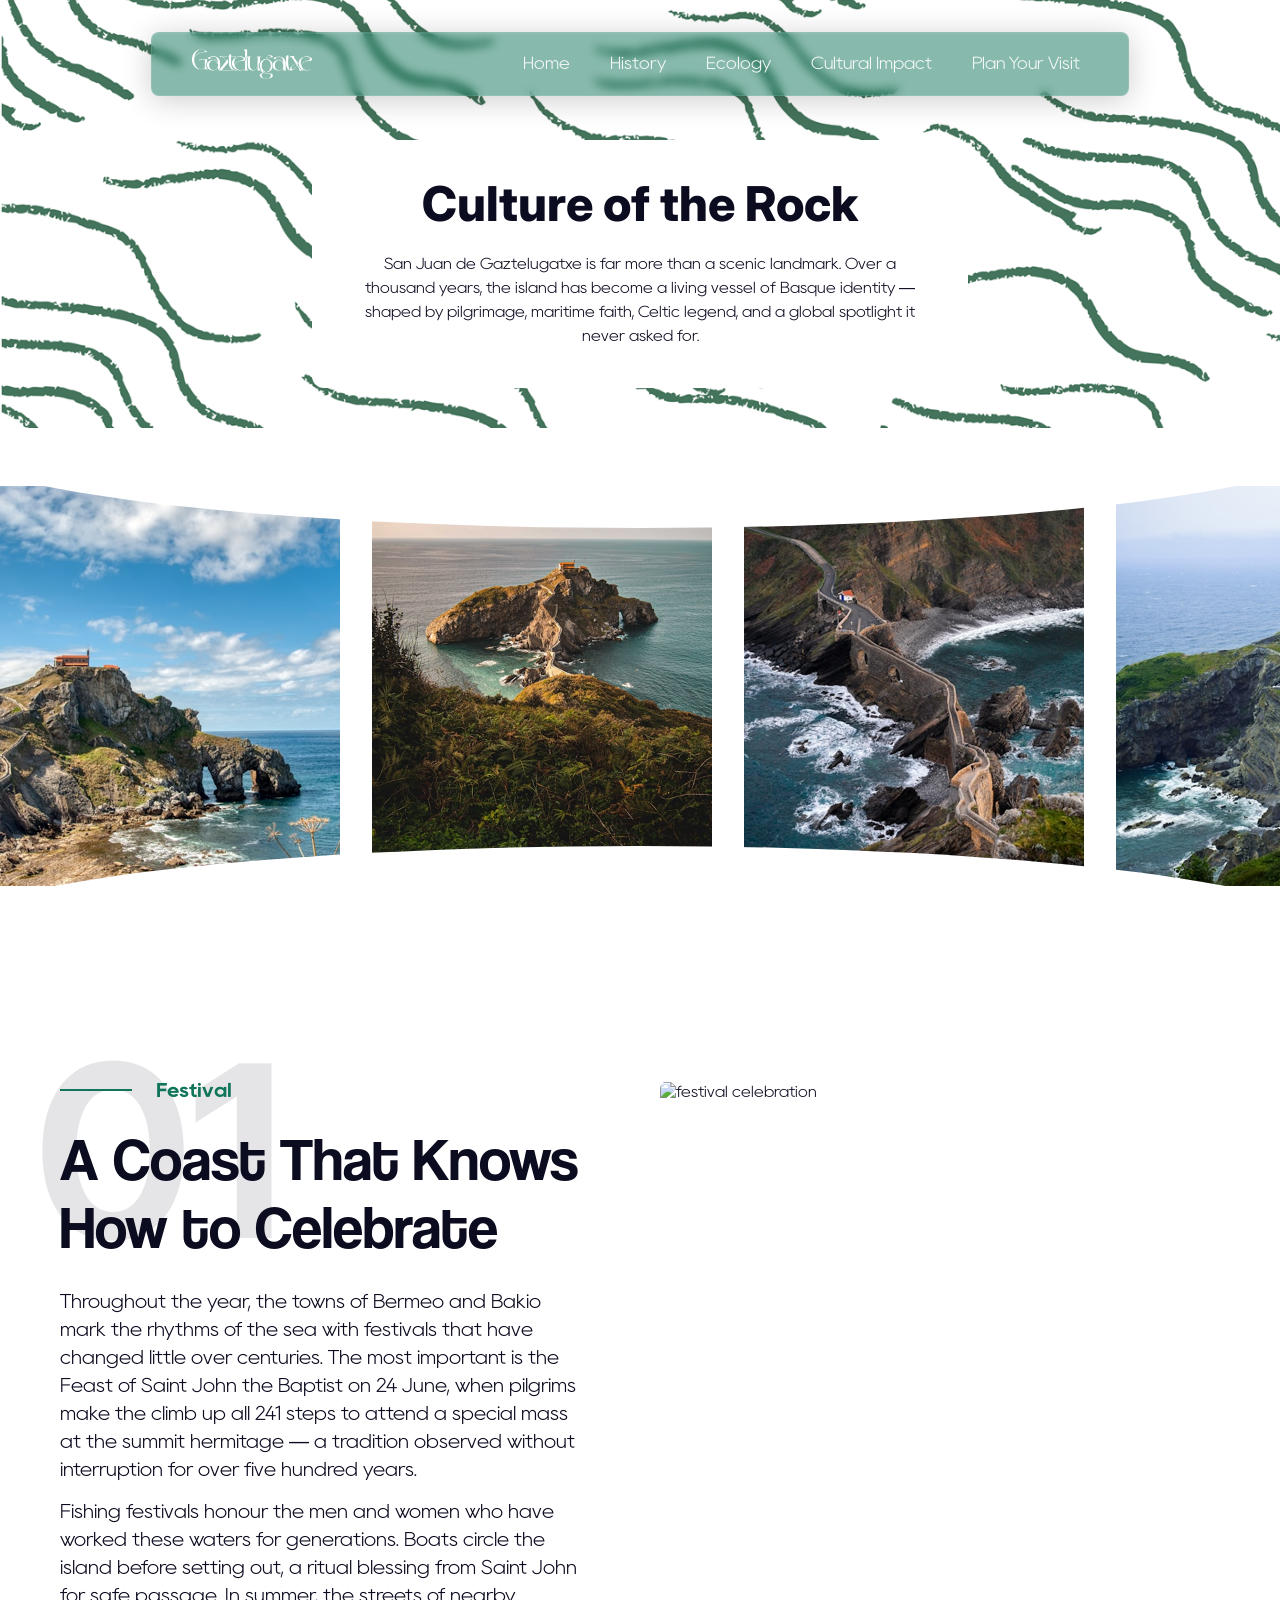
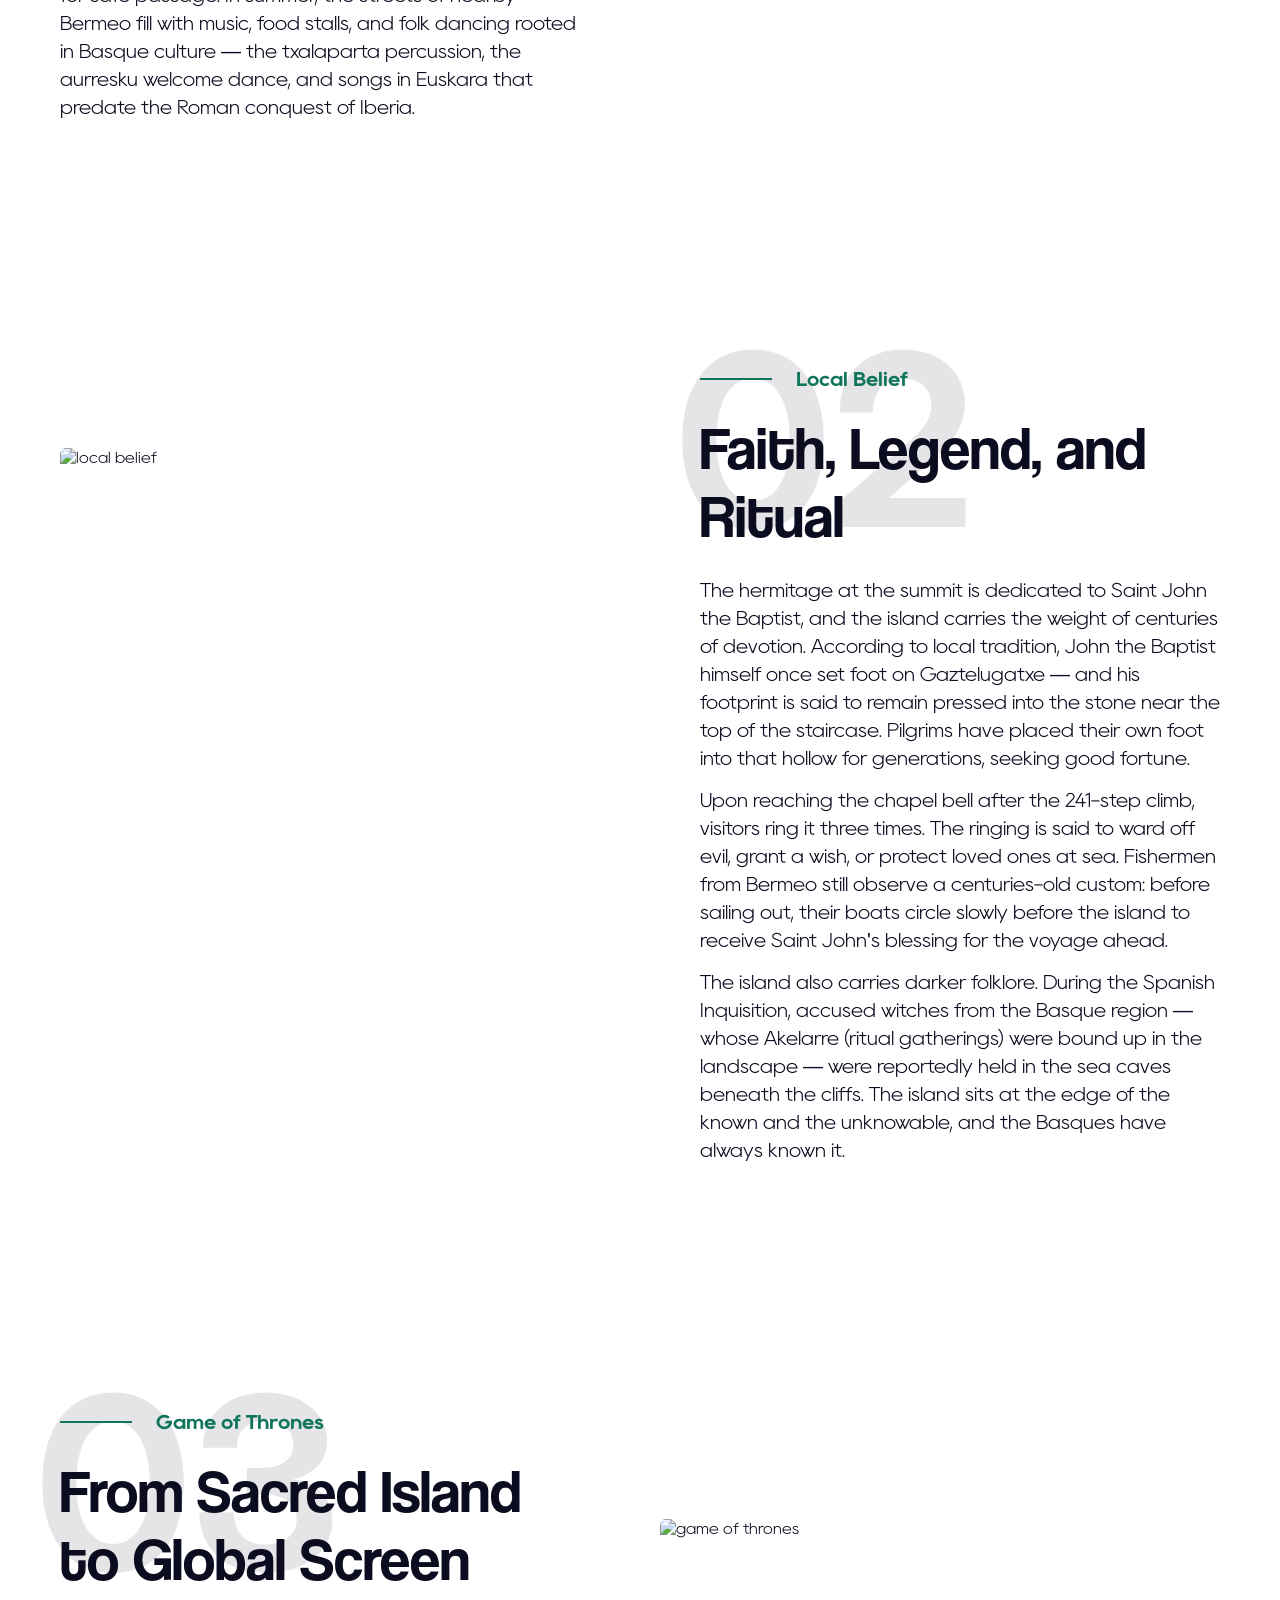
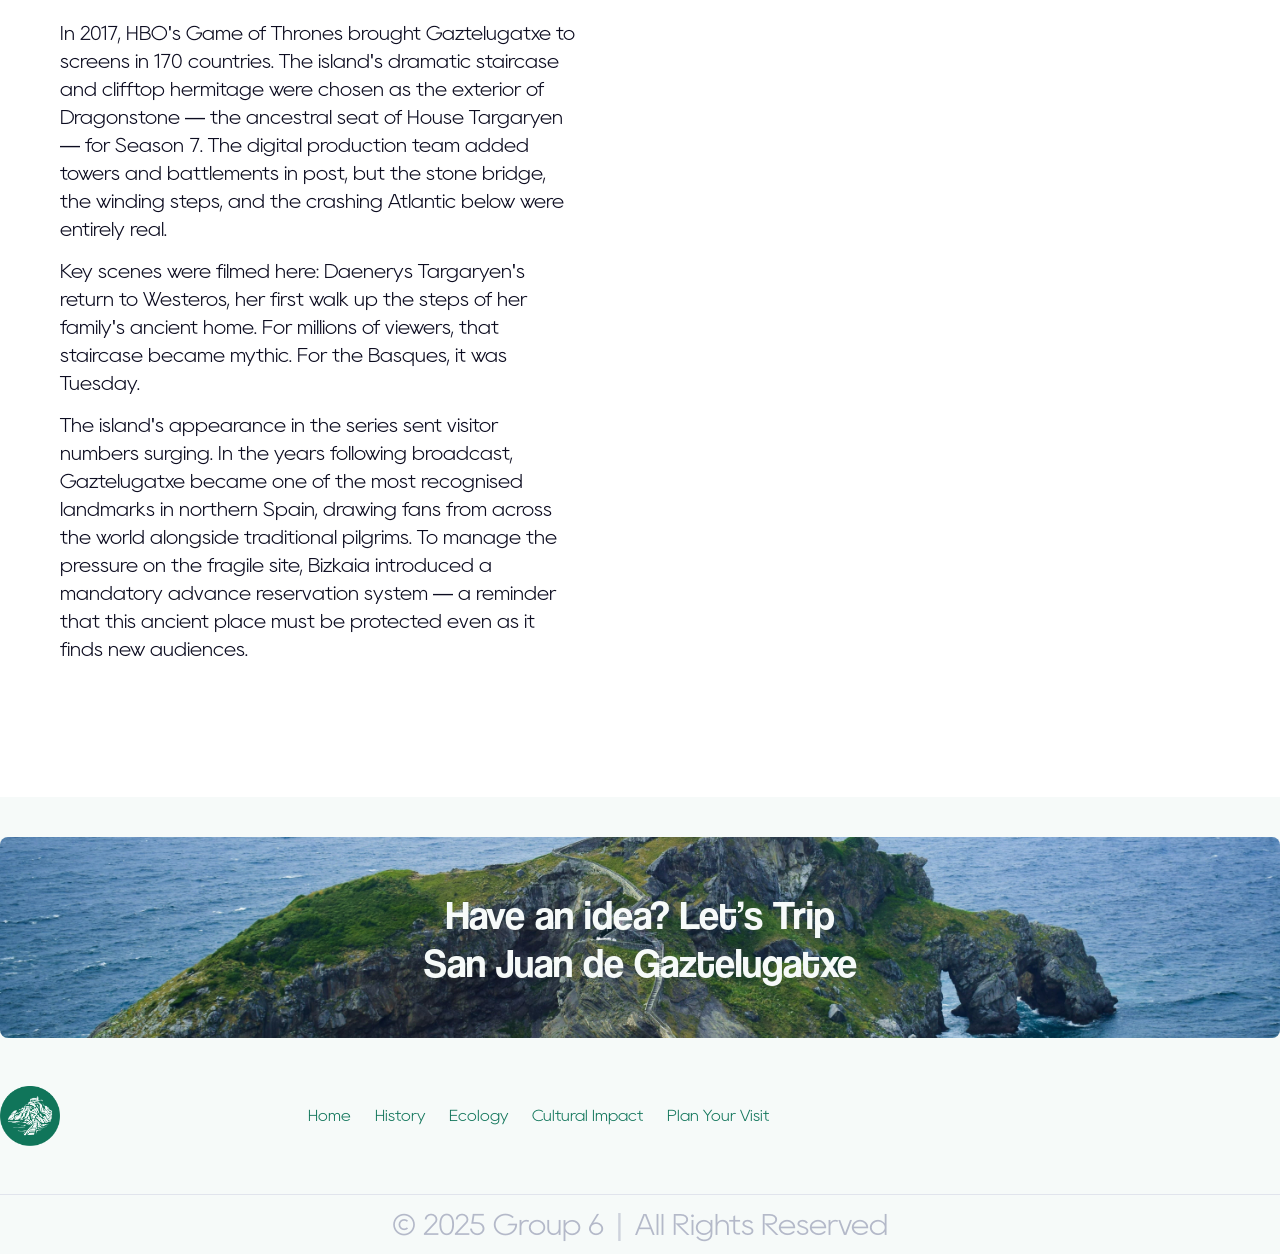
==== culture.html @ 83463674 "Merge branch 'main' of https://github.com/NikMcT/html-SanJuanGaztelugatxe" ====
<!DOCTYPE html>
<html lang="en">

<head>
    <meta charset="UTF-8">
    <meta name="viewport" content="width=device-width, initial-scale=1.0">
    <title>Cultural Impact - Gaztelugatxe</title>

    <script src="https://kit.fontawesome.com/0a4e373dcf.js" crossorigin="anonymous"></script>
    <link href="https://fonts.googleapis.com/css2?family=Inter:wght@400;800&display=swap" rel="stylesheet">
    <link rel="icon" href="./images/SJG_Icon.png">
    <link rel="stylesheet" href="./css/base.css">
    <link rel="stylesheet" href="./css/pages/index.css">
    <link rel="stylesheet" href="./css/pages/culture.css">
</head>

<body>

    <header class="site-header">
        <a class="logo" href="./index.html"><img src="./images/SJG-logo.png" alt="logo"></a>

        <nav class="site-nav">
            <ul class="nav-list">
                <li class="nav-item"><a href="index.html">Home</a></li>
                <li class="nav-item"><a href="history.html">History</a></li>
                <li class="nav-item"><a href="ecosystem.html">Ecology</a></li>
                <li class="nav-item"><a href="culture.html">Cultural Impact</a></li>
                <li class="nav-item"><a href="plan.html">Plan Your Visit</a></li>
            </ul>
        </nav>
    </header>

    <div class="culture-page">

        <div class="page-header">
            <div class="page-header-card">
                <h1 class="page-title">Culture of the Rock</h1>
                <p class="page-subtitle">San Juan de Gaztelugatxe is far more than a scenic landmark. Over a thousand
                    years,
                    the island has become a living vessel of Basque identity — shaped by pilgrimage, maritime faith,
                    Celtic
                    legend, and a global spotlight it never asked for.</p>
            </div>
        </div>

        <!-- photo strip -->
        <div class="photo-strip">
            <div class="photos-track">
                <div class="photo-item">
                    <img src="./images/culture/strip-1.png" alt="">
                </div>
                <div class="photo-item">
                    <img src="./images/culture/strip-2.png" alt="">
                </div>
                <div class="photo-item">
                    <img src="./images/culture/strip-3.png" alt="">
                </div>
                <div class="photo-item">
                    <img src="./images/culture/strip-4.png" alt="">
                </div>
                <div class="photo-item">
                    <img src="./images/culture/strip-5.png" alt="">
                </div>
                <div class="photo-item">
                    <img src="./images/culture/strip-6.png" alt="">
                </div>
                <div class="photo-item">
                    <img src="./images/culture/strip-7.png" alt="">
                </div>
                <!-- same set again for looping -->
                <div class="photo-item">
                    <img src="./images/culture/strip-1.png" alt="">
                </div>
                <div class="photo-item">
                    <img src="./images/culture/strip-2.png" alt="">
                </div>
                <div class="photo-item">
                    <img src="./images/culture/strip-3.png" alt="">
                </div>
                <div class="photo-item">
                    <img src="./images/culture/strip-4.png" alt="">
                </div>
                <div class="photo-item">
                    <img src="./images/culture/strip-5.png" alt="">
                </div>
                <div class="photo-item">
                    <img src="./images/culture/strip-6.png" alt="">
                </div>
                <div class="photo-item">
                    <img src="./images/culture/strip-7.png" alt="">
                </div>
            </div>

            <div class="strip-curve-top"></div>
            <div class="strip-curve-bottom"></div>
        </div>


        <div class="content-sections">

            <!-- festival -->
            <div class="section">
                <div class="section-text">
                    <span class="bg-number">01</span>

                    <div class="tagline">
                        <div class="tagline-bar"></div>
                        <span>Festival</span>
                    </div>

                    <h2 class="section-heading">A Coast That Knows How to Celebrate</h2>

                    <p class="section-body">Throughout the year, the towns of Bermeo and Bakio mark the rhythms of the
                        sea with festivals that have changed little over centuries. The most important is the Feast of
                        Saint John the Baptist on 24 June, when pilgrims make the climb up all 241 steps to attend a
                        special mass at the summit hermitage — a tradition observed without interruption for over five
                        hundred years.</p>

                    <p class="section-body">Fishing festivals honour the men and women who have worked these waters for
                        generations. Boats circle the island before setting out, a ritual blessing from Saint John for
                        safe passage. In summer, the streets of nearby Bermeo fill with music, food stalls, and folk
                        dancing rooted in Basque culture — the txalaparta percussion, the aurresku welcome dance, and
                        songs in Euskara that predate the Roman conquest of Iberia.</p>
                </div>

                <div class="section-image">
                    <img src="./images/culture/section-festival.png" alt="festival celebration">
                </div>
            </div>


            <!-- local belief -->
            <div class="section section-flipped">
                <div class="section-text">
                    <span class="bg-number">02</span>

                    <div class="tagline">
                        <div class="tagline-bar"></div>
                        <span>Local Belief</span>
                    </div>

                    <h2 class="section-heading">Faith, Legend, and Ritual</h2>

                    <p class="section-body">The hermitage at the summit is dedicated to Saint John the Baptist, and the
                        island carries the weight of centuries of devotion. According to local tradition, John the
                        Baptist himself once set foot on Gaztelugatxe — and his footprint is said to remain pressed into
                        the stone near the top of the staircase. Pilgrims have placed their own foot into that hollow
                        for generations, seeking good fortune.</p>

                    <p class="section-body">Upon reaching the chapel bell after the 241-step climb, visitors ring it
                        three times. The ringing is said to ward off evil, grant a wish, or protect loved ones at sea.
                        Fishermen from Bermeo still observe a centuries-old custom: before sailing out, their boats
                        circle slowly before the island to receive Saint John's blessing for the voyage ahead.</p>

                    <p class="section-body">The island also carries darker folklore. During the Spanish Inquisition,
                        accused witches from the Basque region — whose Akelarre (ritual gatherings) were bound up in the
                        landscape — were reportedly held in the sea caves beneath the cliffs. The island sits at the
                        edge of the known and the unknowable, and the Basques have always known it.</p>
                </div>

                <div class="section-image">
                    <img src="./images/culture/section-belief.png" alt="local belief">
                </div>
            </div>


            <!-- game of thrones -->
            <div class="section">
                <div class="section-text">
                    <span class="bg-number">03</span>

                    <div class="tagline">
                        <div class="tagline-bar"></div>
                        <span>Game of Thrones</span>
                    </div>

                    <h2 class="section-heading">From Sacred Island to Global Screen</h2>

                    <p class="section-body">In 2017, HBO's Game of Thrones brought Gaztelugatxe to screens in 170
                        countries. The island's dramatic staircase and clifftop hermitage were chosen as the exterior of
                        Dragonstone — the ancestral seat of House Targaryen — for Season 7. The digital production team
                        added towers and battlements in post, but the stone bridge, the winding steps, and the crashing
                        Atlantic below were entirely real.</p>

                    <p class="section-body">Key scenes were filmed here: Daenerys Targaryen's return to Westeros, her
                        first walk up the steps of her family's ancient home. For millions of viewers, that staircase
                        became mythic. For the Basques, it was Tuesday.</p>

                    <p class="section-body">The island's appearance in the series sent visitor numbers surging. In the
                        years following broadcast, Gaztelugatxe became one of the most recognised landmarks in northern
                        Spain, drawing fans from across the world alongside traditional pilgrims. To manage the pressure
                        on the fragile site, Bizkaia introduced a mandatory advance reservation system — a reminder that
                        this ancient place must be protected even as it finds new audiences.</p>
                </div>

                <div class="section-image">
                    <img src="./images/culture/section-got.png" alt="game of thrones">
                </div>
            </div>

        </div>

    </div>

    <!-- footer -->
    <!-- site-footer -->
    <div class="site-footer">
        <div class="container">
            <div class="footer_wrapper">
                <div class="footer_hero">
                    <h2 class="footer_title">
                        Have an idea? Let’s Trip <br> San Juan de Gaztelugatxe
                    </h2>
                </div>
                <div class="footer_main">

                    <div class="footer_logo">
                        <img src="./images/SJG_Icon.png" alt="footer_logo">
                    </div>

                    <nav class="footer_nav">
                        <ul class="footer_nav-list">
                            <li class="footer_nav-item"><a href="index.html">Home</a></li>
                            <li class="footer_nav-item"><a href="history.html">History</a></li>
                            <li class="footer_nav-item"><a href="ecosystem.html">Ecology</a></li>
                            <li class="footer_nav-item"><a href="culture.html">Cultural Impact</a></li>
                            <li class="footer_nav-item"><a href="plan.html">Plan Your Visit</a></li>
                        </ul>
                    </nav>

                    <div class="footer_social">
                        <ul class="footer_social-list">
                            <li><a href="https://www.instagram.com/explore/locations/648812/san-juan-de-gaztelugatxe/"
                                    aria-label="Instagram">
                                    <i class="fa fa-instagram"></a>
                            </li>
                        </ul>
                    </div>
                </div>
                <div class="footer_bottom">
                    <span>© 2025 Group 6</span>
                    <span>All Rights Reserved</span>
                </div>
            </div>
        </div>
    </div>

</body>

</html>
---- css/base.css ----
/* Remove default margin and padding from common HTML elements */
* {
    margin: 0;
    padding: 0;
    box-sizing: border-box;
    scroll-behavior: smooth;
}

html,
body {
    overflow-x: hidden;
    background-color: var(--color-white);
}

/* =========================
   Mariella Noeve Font
========================= */

@font-face {
    font-family: "Mariella Noeve";
    src: url("../fonts/MariellaNoeve.ttf") format("truetype");
    font-weight: 400;
    font-style: normal;
    font-display: swap;
}

/* =========================
   Rany Font
========================= */

@font-face {
    font-family: "Rany";
    src: url("../fonts/Rany-Light.otf") format("opentype");
    font-weight: 400;
    font-style: normal;
    font-display: swap;
}

@font-face {
    font-family: "Rany";
    src: url("../fonts/RanyBold.otf") format("opentype");
    font-weight: 700;
    font-style: normal;
    font-display: swap;
}

/* =========================
   Coolvetica Font
========================= */

@font-face {
    font-family: "Coolvetica";
    src: url("../fonts/Coolvetica_Rg.otf") format("opentype");
    font-weight: 400;
    font-style: normal;
    font-display: swap;
}

/* =========================
   Typography/Color System
========================= */

:root {
    /* Layout System */
    --layout-width: 1320px;
    --nav-width: 978px;
    --hero-text-width: 921px;

    /* Font Families */
    --font-brand: "Mariella Noeve", serif;
    --font-display: "Coolvetica", sans-serif;
    --font-body: "Rany", sans-serif;

    /* Font Sizes */
    --fs-14: 0.75rem;
    --fs-16: 1rem;
    --fs-18: 1.1rem;
    --fs-20: 1.25rem;
    --fs-24: 1.5rem;
    --fs-32: 2rem;
    --fs-40: 2.5rem;
    --fs-48: 3rem;
    --fs-56: 3.5rem;
    --fs-72: 4.5rem;

    /* Line Heights */
    --lh-normal: 1.2;

    /* Primary */
    --color-yellow: #FFB300;
    --color-green: #10755a;
    --color-green-rgb: 16, 117, 90;
    --color-light-brown: #B6936A;
    --color-light-blue-green: #21ADA2;


    /* Dark tones */
    --color-dark-blue: #013043;
    --color-black: #0C0C20;
    --color-footer-text-hover: #6D758F;

    /* Light tones */
    --color-rice-yellow: #FDFBD1;
    --color-white: #F6FAF9;

    /* Neutral */
    --color-grey: #C6C6CB;

    /* Footer */
    --color-grey-400: #B4B9C9;
    --color-grey-500: #8F8F8F;
    --color-grey-600: #6D758F;

}

/* Set global font size, line height, and font family for the webpage */
/* Base typography for body text */

body {
    font-family: var(--font-body);
    font-size: var(--fs-16);
    line-height: var(--lh-normal);
    color: var(--color-black);
}

/* Remove default list styles */
ul,
ol {
    list-style: none;
}

/* Remove default italic style */
em,
i {
    font-style: normal;
}

/* Remove default underline from anchor tags and set default text color */
a {
    text-decoration: none;
    color: var(--color-black);
}

/* Set vertical alignment of images to middle and remove default bottom spacing */
img {
    vertical-align: middle;
}

/* Remove default input styles */
input {
    border: none;
    outline: none;
    color: var(--color-black);
}
---- css/pages/index.css ----
:root {
    /* Layout System */
    --layout-width: 1320px;
    --nav-width: 978px;
    --hero-text-width: 921px;

    /* Font Families */
    --font-brand: "Mariella Noeve", serif;
    --font-display: "Coolvetica", sans-serif;
    --font-body: "Rany", sans-serif;

    /* Font Sizes */
    --fs-14: 0.75rem;
    --fs-16: 1rem;
    --fs-18: 1.1rem;
    --fs-20: 1.25rem;
    --fs-24: 1.5rem;
    --fs-32: 2rem;
    --fs-40: 2.5rem;
    --fs-48: 3rem;
    --fs-56: 3.5rem;
    --fs-72: 4.5rem;

    /* Line Heights */
    --lh-normal: 1.2;

    /* Primary */
    --color-yellow: #FFB300;
    --color-green: #10755a;
    --color-green-rgb: 16, 117, 90;
    --color-light-brown: #B6936A;
    --color-light-blue-green: #21ADA2;


    /* Dark tones */
    --color-dark-blue: #013043;
    --color-black: #0C0C20;
    --color-footer-text-hover: #6D758F;

    /* Light tones */
    --color-rice-yellow: #FDFBD1;
    --color-white: #F6FAF9;

    /* Neutral */
    --color-grey: #C6C6CB;

    /* Footer */
    --color-grey-400: #B4B9C9;
    --color-grey-500: #8F8F8F;
    --color-grey-600: #6D758F;

    --page-width: 1440px;
    --page-pad: 60px;

}


/* ======================
   Layout Container
====================== */

.container {
    /* max-width: 1380px; */
    max-width: var(--layout-width);
    width: 100%;
    margin: 0 auto;
}

/* header section */

.site-header {
    position: fixed;
    top: 32px;
    left: 50%;
    transform: translateX(-50%);
    z-index: 999;
    display: flex;
    justify-content: space-between;
    align-items: center;
    width: var(--nav-width);
    height: 64px;
    margin: 0 auto;
    padding: 12px 40px;
    border-radius: 8px;
    /* Glass base */
    background: rgba(var(--color-green-rgb), 0.5);
    -webkit-backdrop-filter: blur(6px);
    backdrop-filter: blur(5px);
    border: 1px solid rgba(255, 255, 255, 0.1);

    box-shadow:
        0 4px 30px rgba(0, 0, 0, 0.2),
        inset 0 1px 1px rgba(255, 255, 255, 0.1);
}

.logo {
    display: block;
    width: 60px;
}

.logo img {
    width: 100%;
    height: auto;
    opacity: 1;
    transform-origin: left;
    transform: scale(2);
}

.site-nav .nav-list {
    display: flex;
    justify-content: flex-end;
    gap: 24px;
    border-radius: 8px;
}

.site-nav .nav-list .nav-item {
    padding: 8px 8px;
}

.site-nav .nav-list .nav-item:hover a {
    color: var(--color-rice-yellow);
}

.site-nav .nav-list a {
    position: relative;
    display: inline-block;
    font-family: var(--font-body);
    font-size: var(--fs-18);
    color: var(--color-white);
}

.site-nav .nav-list a::after {
    content: "";
    position: absolute;
    left: 50%;
    bottom: -2px;
    width: 0;
    height: 2px;
    background-color: var(--color-rice-yellow);
    transform: translateX(-50%);
    transition: width 0.3s ease;
}

.site-nav .nav-list a:hover::after {
    width: 100%;
}

/* footer */

.site-footer {
    padding-top: 40px;
    background-color: var(--color-white);
}

.footer_wrapper {
    display: flex;
    flex-direction: column;
    gap: 48px;
}

.footer_hero {
    display: flex;
    justify-content: center;
    align-items: center;
    text-align: center;
    border-radius: 8px;
    height: 201px;
    background: url('../../images/hero.jpg') no-repeat right center / cover;
}

.footer_hero .footer_title {
    width: 788px;
    font-family: var(--font-display);
    font-size: var(--fs-40);
    line-height: 48px;
    color: var(--color-white);
    font-weight: 400;
}

.footer_main {
    display: flex;
    justify-content: space-between;
    align-items: center;
}

.footer_nav .footer_nav-list {
    display: flex;
    gap: 24px;
}

.footer_nav .footer_nav-list a {
    color: var(--color-green);
}

.footer_social {
    display: flex;
    gap: 16px;
}

.footer_bottom {
    display: flex;
    justify-content: center;
    align-items: center;
    flex-wrap: wrap;
    height: 60px;
    color: var(--color-grey-400);
    border-top: 1px solid #E1E4ED;
}

.footer_bottom>*:not(:last-child)::after {
    content: "|";
    margin: 0 12px;
    opacity: 0.6;
}

.footer_bottom a {
    color: var(--color-grey-600);
}

.footer_logo {
    display: block;
    width: 60px;
}

.fa-instagram {
    color: var(--color-green);
    font-size: 30px;
    transition: all .3s;
}

.fa-instagram:hover {
    transform: translateY(-5px);
}


.footer_logo img {
    width: 100%;
    height: auto;
    opacity: 1;
}


/* hero section */
.homepage_hero {
    position: relative;
    min-height: 100vh;
    background: url("../../images/hero_image.jpg") center / cover no-repeat;
    display: flex;
    align-items: center;
}

.homepage-overlay {
    position: absolute;
    inset: 0;
    display: flex;
    flex-direction: column;
    justify-content: flex-end;
    align-items: flex-start;
    padding: 2rem;
    background: linear-gradient(to top,
            rgba(1, 48, 67, 0.75) 0%,
            rgba(1, 48, 67, 0.45) 35%,
            rgba(1, 48, 67, 0.15) 65%,
            rgba(1, 48, 67, 0) 100%);
}

.homepage_hero-content {
    position: absolute;
    top: 50%;
    left: 50%;
    transform: translate(-50%, -50%);
    display: flex;
    flex-direction: column;
    gap: 20px;
    width: 50%;
    align-items: center;
    justify-content: center;
}

.homepage-hero {
    width: 80%;
}

.homepage-hero img {
    display: block;
    width: 100%;
    margin: 0 auto;
}

.homepage_hero-title {
    font-family: var(--font-brand);
    font-size: var(--fs-72);
    line-height: var(--lh-normal);
    letter-spacing: 1px;
    color: var(--color-rice-yellow);
}

.homepage_hero-description {
    font-family: var(--font-body);
    font-size: var(--fs-24);
    line-height: var(--lh-normal);
    letter-spacing: 1px;
    color: var(--color-rice-yellow);
    text-align: center;
}

.hero-scroll {
    /* display: block; */
    font-size: var(--fs-24);
    color: var(--color-white);
    font-weight: 700;
}

.hero-scroll i {
    margin-left: 0px;
}

/* section-navigation */

.section-navigation {
    padding: 60px 0;
}

.section-navigation__grid {
    display: grid;
    grid-template-columns: repeat(4, 1fr);
    gap: 20px;

}

.section-navigation__card {
    position: relative;
    display: block;
    overflow: hidden;
    border-radius: 8px;
}

.section-navigation__card::after {
    content: '';
    position: absolute;
    inset: 0;
    display: flex;
    flex-direction: column;
    justify-content: flex-end;
    align-items: flex-start;
    padding: 2rem;
    background: linear-gradient(to top,
            rgba(1, 48, 67, 0.75) 0%,
            rgba(1, 48, 67, 0.45) 35%,
            rgba(1, 48, 67, 0.15) 65%,
            rgba(1, 48, 67, 0) 100%);
}

.section-navigation__card:hover img {
    transform: scale(110%);
}

.section-navigation__card img {
    display: block;
    width: 100%;
    height: 100%;
    object-fit: cover;
    transition: all .3s;
}


.section-navigation__title {
    position: absolute;
    bottom: 27px;
    left: 50%;
    transform: translateX(-50%);
    z-index: 1;
    font-family: var(--font-body);
    font-size: var(--fs-24);
    line-height: var(--lh-normal);
    font-weight: bold;
    letter-spacing: 1px;
    white-space: nowrap;
    color: var(--color-white);
}

/* section-explore */
.explore {
    padding: 80px 0;
}

.explore .explore__title {
    font-family: var(--font-display);
    font-size: var(--fs-48);
    margin-bottom: 40px;
}

.explore-wrapper {
    display: grid;
    grid-template-columns: 1.3fr 1fr;
    align-items: center;
    gap: 60px;
}

.explore__content .explore__subtitle {
    font-size: var(--fs-32);
    margin-bottom: 20px;
}

.explore__content .explore__description {
    font-size: var(--fs-24);
    margin-bottom: 40px;
}

.explore__actions {
    display: flex;
    justify-content: space-between;
    align-items: center;
}

.explore__button {
    display: inline-block;
    padding: 0.9rem 1.6rem;
    font-weight: 600;
    color: var(--color-green);
    background-color: var(--color-white);
    transition: all .4s;
    border-radius: 8px;
}

.explore__button i {
    margin-left: 12px;
}

.explore__button:hover {
    color: var(--color-white);
    background-color: var(--color-green);
}

.planyourvisit {
    padding: 0.9rem 1.6rem;
    margin-top: 10px;
}

.explore__controls {
    display: flex;
    gap: 28px;
}

.explore__controls .explore__arrow {
    width: 44px;
    height: 44px;
    background-color: transparent;
    border: 2px solid var(--color-green);
    border-radius: 50%;
    opacity: .7;
    cursor: pointer;
    transition: all .3s;
}

.explore__arrow:disabled {
    opacity: 0.3;
    cursor: not-allowed;
}

.explore__controls .explore__arrow:hover {
    opacity: 1;
    color: white;
    background-color: var(--color-green);
}

.explore__controls .explore__arrow i {
    color: var(--color-green);
}

.explore__controls .explore__arrow:hover i {
    color: white;
}

.explore__image {
    width: 100%;
    overflow: hidden;
    border-radius: 8px;
}

.explore__image img {
    width: 100%;
    height: 100%;
    object-fit: cover;
    display: block;
}

/* chronicle-section */

.timeline {
    padding: 80px 0;

}

.timeline__title {
    font-family: var(--font-display);
    font-size: var(--fs-48);
    margin-bottom: 80px;
}

.timeline__nav {
    display: flex;
    justify-content: space-between;
    padding-bottom: 26px;
    border-bottom: 1px dashed var(--color-grey);
    margin-bottom: 60px;
}

.timeline__nav .timeline__nav-item {
    font-size: var(--fs-40);
    color: var(--color-grey);
    cursor: pointer;
}

.timeline__nav-item.active {
    color: var(--color-black);
    font-weight: 600;
}

.timeline__content {
    display: flex;
    gap: 60px;
}

.timeline__item {
    display: none;
    border-radius: 8px;
}

.timeline__item.active {
    display: grid;
    grid-template-columns: 40% 1fr;
    gap: 60px;
    align-items: start;
    width: 100%;
    height: 462px;
    overflow: hidden;
}

.timeline__item img {
    width: 100%;
    height: 100%;
    display: block;
    object-fit: cover;
    display: block;
}

.timeline__content .timeline__item p {
    font-size: var(--fs-40);
    line-height: var(--lh-normal);
    color: #5e5e5e;
    /* font-weight: 600; */
}

.timeline__item p .highlight {
    color: var(--color-black)
}

/* seasonal section */

.seasonal {
    background: url("../../images/wind_pattern.png");
    background-repeat: repeat;
    background-size: auto;
    overflow: hidden;
}

.seasonal-board {
    position: relative;
    padding-top: 74px;
    padding-bottom: 200px;
    min-height: 300vh;
    height: auto;
}

.season-cards {
    display: grid;
    grid-template-columns: repeat(2, 1fr);
    gap: 80px 60px;
    margin-top: 120px;
    position: relative;
}

.arrow1 {
    position: absolute;
    top: 0;
    right: -60%;
}

.arrow2 {
    position: absolute;
    top: 30%;
    right: -30%;
}

.seasonal-board .season-highlight {
    display: inline-block;
    font-family: var(--font-display);
    font-size: var(--fs-48);
    background-color: #fffffa;
    padding: 30px 49px;
    border-radius: 16px;
    position: relative;
}

.season-highlight span {
    color: var(--color-yellow);
}

.season-highlight .tape {
    position: absolute;
    top: 0;
    left: 50%;
    transform: translate(-50%, -50%);
}

.season-highlight .pin {
    position: absolute;
    top: 0;
    left: 0;
}

.seasonal-board .season-description {
    position: absolute;
    display: inline-block;
    width: 650px;
    top: 5%;
    right: 0;
    font-family: var(--font-body);
    font-size: var(--fs-18);
    background-color: #fffffa;
    padding: 35px 21px;
    border-radius: 16px;
}

.season-description .tape {
    position: absolute;
    top: 0;
    right: -10%;
    transform: rotateZ(15deg);
}

.season-description .lighting_sticker {
    position: absolute;
    top: 0;
    left: 0;
    transform: translate(-50%, -50%);
}

.seasonal-board .season-card {
    /* position: absolute; */
    max-width: 598px;
    min-height: 558px;
    padding: 26px 26px;
    background-color: #fffffa;
    border-radius: 16px;
    /* overflow: hidden; */
}

.season-card .season-card__image {
    width: 100%;
    height: 340px;
    margin-bottom: 24px;
    overflow: hidden;
    border-radius: 12px;
}

.season-card__image img {
    width: 100%;
    height: 100%;
    object-fit: cover;
    display: block;
}

.season-card__title {
    margin-bottom: 12px;
}

.season-card__description {
    font-weight: 600;
    line-height: var(--lh-normal);
}

.spring {
    top: 15%;
    left: 0;
    transform: rotate(-6deg);
}

.pin {
    position: absolute;
    top: 0;
    left: 50%;
    transform: translate(-50%, -50%);
    display: block;
    width: 60px;
}

.summer {
    top: 35%;
    right: 0px;
    transform: translate(20px, 300px) rotate(10deg);
}

.flower_sticker {
    position: absolute;
    top: 0;
    left: 0;
    transform: translate(-50%, -50%);
}

.tree_sticker {
    position: absolute;
    bottom: 0;
    right: -5px;
    transform: translate(50%, 50%);
}

.fall {
    top: 50%;
    left: 0px;
    transform: translateY(200px) rotate(-5deg);
}

.tree_sticker2 {
    position: absolute;
    top: 0;
    left: 50%;
    transform: translate(-50%, -50%);
}

.winter {
    top: 60%;
    right: 0;
    transform: translateY(500px) rotate(6deg);
}

.winter .pin {
    position: absolute;
    left: 0;
    top: 0;
}

.winter .waterdrop {
    position: absolute;
    top: -25%;
    left: 50%;

}

.winter .paper_clip {
    position: absolute;
    top: 0;
    left: 50%;
    transform: translate(-50%, -50%);
}

.winter .photo_small {
    position: absolute;
    top: 0;
    right: 0;
}

.season-postcard {
    position: absolute;
    width: 325px;
    height: 450px;
    left: 0;
    bottom: 8%;
    transform: rotate(-10deg);
    padding: 25px 20px;
    /* width: 100%; */
    background-image: url('../../images/postcard.png');
    background-size: cover;
    line-height: 1.6;

}

.season-postcard_title {
    font-size: var(--fs-18);
    font-weight: bold;
    margin-bottom: 10px;
}

.cloud {
    position: absolute;
    top: 0;
    left: 50%;
    transform: translate(-50%, -50%) rotate(10deg);
}

/* things-to-do */

.things-to-do {
    padding: 80px 0;
}

.things-to-do__title {
    font-family: var(--font-display);
    font-size: var(--fs-48);
    margin-bottom: 60px;
}

.things-to-do__grid {
    display: grid;
    grid-template-columns: 2fr 1fr 1fr;
    gap: 20px;
    /* grid-auto-rows: 300px; */
}

.things-card__image {
    /* aspect-ratio: 16/9; */
    height: 600px;
}



.things-card__tags {
    position: absolute;
    top: 27px;
    left: 20px;
    color: var(--color-white);
    padding: 4px 32px;
    border-radius: 100px;
    border: 1px solid #ffffff;
    /* Glass base */
    background: rgba(12, 12, 32, 0.1);
    -webkit-backdrop-filter: blur(5px);
    backdrop-filter: blur(5px);
}

.things-card {
    position: relative;
    border-radius: 8px;
    overflow: hidden;

}

.things-card_overlay {
    position: absolute;
    z-index: 2;
    inset: 0;
    display: flex;
    flex-direction: column;
    justify-content: flex-end;
    align-items: flex-start;
    padding: 2rem;
    background: linear-gradient(to top,
            rgba(1, 48, 67, 0.75) 0%,
            rgba(1, 48, 67, 0.45) 20%,
            rgba(1, 48, 67, 0.15) 55%,
            rgba(1, 48, 67, 0) 100%);
}

.things-card__image img {
    position: relative;
    z-index: 1;
    width: 100%;
    height: 100%;
    object-fit: cover;
    transition: all .3s;
}

.things-card:hover img {
    transform: scale(110%);

}

.things-card__content {
    position: absolute;
    z-index: 3;
    bottom: 0px;
    color: #ffffff;
    padding: 20px 20px;

}

.things-card__content .things-card__title {
    font-size: var(--fs-24);
    margin-bottom: 12px;
}


.things-card__description {
    margin-bottom: 24px;
}

/* history page */
.hero-history {
    position: relative;
    text-shadow: 2px 2px 4px rgba(0, 0, 0, 0.5);
}

.history-intro {
    position: absolute;
    top: 18%;
    left: 50%;
    display: flex;
    flex-direction: column;
    transform: translate(-50%, -50%);
    width: var(--layout-width);
    z-index: 10;
    padding: 40px 0 0 0;
}

.history-main-title {
    font-family: var(--font-display);
    font-size: var(--fs-56);
    font-weight: 400;
    color: #f6faf9;
    margin-bottom: 16px;
    max-width: 900px;
}

.history-subtitle {
    font-family: var(--font-body);
    font-size: var(--fs-24);
    line-height: var(--lh-normal);
    letter-spacing: 1px;
    color: #f6faf9;
    max-width: 500px;
    line-height: 1.6;
    margin-bottom: 24px;
}

/* history background */
/* .map-bg {
    position: absolute;
    top: 0;
    left: 0;
    width: 100%;
    height: 100%;
    background-image: url(../../images/map_bg.jpg);
    background-size: cover;
    background-position: center;
    z-index: 0;
    will-change: transform;
} */

.img-sjdg {
    position: relative;
    width: 100%;
    height: 1900px;
    background-image: url(../../images/sjdg_ori-2.jpg);
    background-repeat: no-repeat;
    background-position: center;
    background-size: cover;
    position: relative;
    overflow: hidden;
}

.image-reveal {
    min-height: 100vh;
    position: absolute;
    inset: 0;
    background-image: url(../../images/sjdg_6.jpg);
    background-repeat: no-repeat;
    background-position: center;
    background-size: cover;
    clip-path: inset(100% 0 0 0);
    /* hidden initially */
}

/* timeline text entries */
.timeline-entry {
    position: absolute;
    width: 500px;
    padding: 15px;
    /* Glass base */
    background: rgba(12, 12, 32, 0.24);
    -webkit-backdrop-filter: blur(5px);
    backdrop-filter: blur(5px);
    border: 1px solid rgba(255, 255, 255, 0.1);
    box-shadow:
        0 4px 30px rgba(0, 0, 0, 0.2),
        inset 0 1px 1px rgba(255, 255, 255, 0.1);
    border: 1px solid rgba(255, 255, 255, 0.2);
    border-radius: 8px;
    box-shadow: 0 6px 28px rgba(0, 0, 0, 0.22), inset 0 1px 0 rgba(255, 255, 255, 0.18);
    opacity: 0;
    transition: all .3s;
}

.timeline-entry.show {
    opacity: 1
}

.timeline-entry.left {
    left: calc(50% - var(--layout-width) / 2);
    text-align: center;
}

.timeline-entry.right {
    right: calc(50% - var(--layout-width) / 2);
    text-align: center;
}

.entry-year {
    font-family: var(--font-display);
    font-size: var(--fs-24);
    font-weight: 400;
    color: #f6faf9;
    margin-bottom: 4px;
}

.entry-title {
    font-family: var(--font-body);
    font-size: var(--fs-20);
    font-weight: 700;
    color: #f6faf9;
    margin-bottom: 10px;
}

.entry-text {
    font-family: var(--font-body);
    font-size: var(--fs-18);
    line-height: 1.6;
    color: #f6faf9;
}

/* ecosystem page styling begins */

.ecosystem {
    padding: 80px;
}

.ecosystem__header {
    display: flex;
    width: 100%;
    justify-content: space-between;
    margin-bottom: 40px;

}

.ecosystem__title {
    font-family: var(--font-display);
    font-size: var(--fs-48);
}

.ecosystem__content {
    display: grid;
    grid-template-columns: 1.2fr 0.8fr;
    gap: 100px;
    align-items: center;
}

.ecosystem__list .ecosystem__item {
    display: flex;
    justify-content: space-between;
    align-items: center;
    padding: 40px 12px;
    border-bottom: 1px solid var(--color-grey);
    border-radius: 8px;
    transition: all .1s;
    opacity: 0;
    transform: translateX(-100px);
    transition: all 0.6s ease;
}

.ecosystem__item.show {
    opacity: 1;
    transform: translateX(0);
}

.ecosystem__list .ecosystem__item:hover {
    color: var(--color-white);
    background-color: var(--color-green);
}

.ecosystem__item .ecosystem__name {
    font-size: var(--fs-20);
    font-weight: bold;
}

.ecosystem__item .ecosystem__arrow {
    padding: 14px 14px;
    border-radius: 50%;
    background: var(--color-white);
    color: var(--color-green);
    transition: all .3s;
}

.ecosystem__list .ecosystem__item:hover .ecosystem__arrow {
    transform: rotate(-45deg);
}

.ecosystem__image {
    height: 314px;
    overflow: hidden;
    margin-bottom: 24px;
    border-radius: 8px;
}

.ecosystem__image img {
    width: 100%;
    height: 100%;
    object-fit: cover;
}

.ecosystem__detail .ecosystem__detail-title {
    margin-bottom: 12px;
}

.ecosystem {
    padding: 80px;
}

.ecosystem__header {
    display: flex;
    width: 100%;
    justify-content: space-between;
    margin-bottom: 40px;

}

.ecosystem__title {
    font-family: var(--font-display);
    font-size: var(--fs-48);
}

.ecosystem__content {
    display: grid;
    grid-template-columns: 1.2fr 0.8fr;
    gap: 100px;
}

.ecosystem__list .ecosystem__item {
    display: flex;
    justify-content: space-between;
    align-items: center;
    padding: 40px 12px;
    border-bottom: 1px solid var(--color-grey);
    border-radius: 8px;
    transition: all .1s;
}

.ecosystem__list .ecosystem__item:hover {
    color: var(--color-white);
    background-color: var(--color-green);
}

.ecosystem__item .ecosystem__name {
    font-size: var(--fs-20);
    font-weight: bold;
}

.ecosystem__item .ecosystem__arrow {
    padding: 14px 14px;
    border-radius: 50%;
    background: var(--color-white);
    color: var(--color-green);
    transition: all .3s;
}

.ecosystem__list .ecosystem__item:hover .ecosystem__arrow {
    transform: rotate(-45deg);
}

.ecosystem__image {
    height: 314px;
    overflow: hidden;
    margin-bottom: 24px;
    border-radius: 8px;
}

.ecosystem__image img {
    width: 100%;
    height: 100%;
    object-fit: cover;
}

.ecosystem__detail .ecosystem__detail-title {
    margin-bottom: 12px;
}


* {
    margin: 0;
    padding: 0;
    box-sizing: border-box;
}

/* 
body {
    background: var(--off-white);
    color: var(--dark);
    overflow-x: hidden;
} */

/* ══════════════════════════
   HERO
══════════════════════════ */
.eco-hero {
    position: relative;
    height: 100vh;
    display: flex;
    flex-direction: column;
    justify-content: flex-end;
    overflow: hidden;
    position: relative;
    min-height: 100vh;
    background: url("../../images/ecosystem/hero.jpg") top / cover no-repeat;
    align-items: center;
}

/* .hero-img {
    position: absolute;
    inset: 0;
    background: url('https://upload.wikimedia.org/wikipedia/commons/thumb/2/29/San_Juan_de_Gaztelugatxe_2015.jpg/1280px-San_Juan_de_Gaztelugatxe_2015.jpg') center/cover no-repeat;
    filter: brightness(0.72);
} */

.hero-overlay {
    position: absolute;
    inset: 0;
    background: linear-gradient(to bottom, rgba(0, 0, 0, 0.05) 0%, rgba(0, 0, 0, 0.62) 100%);
}

/* HERO BODY */
.eco-hero-body {
    position: relative;
    z-index: 5;
    max-width: var(--page-width);
    /* margin: 0 auto; */
    width: 100%;
    padding: 0 var(--page-pad);
    display: flex;
    justify-content: space-between;
    align-items: flex-end;
    padding-bottom: 2rem;
    margin-top: 275px;
}

.eco-hero-content {
    color: #fff;
    max-width: 900px;
    padding-bottom: 30px;
}

.eco-hero-content h1 {
    font-family: var(--font-display);
    font-size: var(--fs-48);
    line-height: 1.12;
    font-weight: 700;
    margin-bottom: 1.1rem;
}

.eco-hero-content p {
    font-size: var(--fs-18);
    line-height: 1.7;
    color: rgba(255, 255, 255, 0.85);
    font-weight: 300;
    max-width: 380px;
}


/* GLASS STATS */
.stats-bar {
    position: relative;
    z-index: 5;
    max-width: var(--page-width);
    padding: 0 var(--page-pad);
    display: grid;
    grid-template-columns: repeat(1, 1fr);
    margin-bottom: 30px;
}

.stats-bar-inner {
    max-width: var(--page-width);
    margin: 0 auto;
    display: grid;
    grid-template-columns: repeat(3, 1fr);
    gap: 1.25rem;
    background: rgba(12, 12, 32, 0.1);
    -webkit-backdrop-filter: blur(5px);
    backdrop-filter: blur(5px);
    border: 1px solid rgba(255, 255, 255, 0.1);
    box-shadow:
        0 4px 30px rgba(0, 0, 0, 0.2),
        inset 0 1px 1px rgba(255, 255, 255, 0.1);
    border: 1px solid rgba(255, 255, 255, 0.2);
    border-radius: 14px;
    box-shadow: 0 6px 28px rgba(0, 0, 0, 0.22), inset 0 1px 0 rgba(255, 255, 255, 0.18);
}

.stat-item {
    padding: 1.6rem 1.8rem;
}

.stat-number {
    font-size: var(--fs-32);
    font-weight: 700;
    margin: 0.15rem;
    color: white;
}

.stat-label {
    font-size: var(--fs-14);
    letter-spacing: 0.09em;
    text-transform: uppercase;
    color: white;
    margin: 0.15rem;
}

.stat-desc {
    font-size: var(--fs-16);
    line-height: 1.5;
    color: rgba(255, 255, 255, 0.6);
    font-weight: 300;
    margin: 0.15rem;
}

/* SECTION SHELL — shared by Birds / Flora / Ocean / Climate*/

.birds-section {
    padding: 5rem var(--page-pad);
    max-width: var(--page-width);
    margin: 0 auto;
    position: relative;
    display: flex;
    flex-direction: column;
    justify-content: center;
    overflow: hidden;
}

/* HERO PANELS (bird / flora / ocean)
   All three share the same visual rules.*/
.bird-hero,
.flora-hero,
.ocean-hero,
.climate-hero {
    position: relative;
    border-radius: 18px;
    overflow: hidden;
    height: 70vh;
    background-size: cover;
    background-position: center;
    transition: background-image 0.3s ease;
}

.bird-hero::after,
.flora-hero::after,
.ocean-hero::after,
.climate-hero::after {
    content: '';
    position: absolute;
    inset: 0;
    background: linear-gradient(to bottom, rgba(0, 0, 0, 0.45) 0%, rgba(0, 0, 0, 0.65) 100%);
    z-index: 0;
}

/* Ensure content sits above the overlay */
.birds-top,
.birds-intro,
.bird-thumbs-wrap {
    z-index: 1;
    position: absolute;
    overflow-x: auto;
}

.birds-top {
    position: absolute;
    top: 32px;
    left: 32px;
    right: 32px;
    display: flex;
    justify-content: space-between;
    align-items: flex-start;
    color: white;
}

.birds-top h2 {
    font-size: var(--fs-32);
    max-width: 320px;
}

.bird-tags {
    display: flex;
    flex-wrap: wrap;
    gap: 0.45rem;
    justify-content: flex-end;
    max-width: 420px;
}

.bird-tags span {
    background: rgba(255, 255, 255, 0.2);
    backdrop-filter: blur(6px);
    padding: 6px 12px;
    border-radius: 20px;
    font-size: var(--fs-14);
    margin-left: 8px;
}

.bird-tag-pill {
    background: rgba(255, 255, 255, 0.07);
    border: 1px solid rgba(255, 255, 255, 0.15);
    color: rgba(255, 255, 255, 0.8);
    font-size: var(--fs-14);
    padding: 0.3rem 0.8rem;
    border-radius: 20px;
    white-space: nowrap;
    width: 200px;
}

.birds-intro {
    position: absolute;
    top: 110px;
    left: 32px;
    max-width: 380px;
    color: rgba(255, 255, 255, .9);
    font-size: var(--fs-16);
    line-height: 1.6;
}

.bird-thumbs-wrap {
    position: absolute;
    bottom: 18px;
    left: 20px;
    right: 20px;
}

.bird-thumbs-wrap::-webkit-scrollbar {
    display: none;
}

.bird-thumbs {
    display: flex;
    gap: 14px;
}

/* ── Individual thumb cards ── */
.bird-thumb,
.flora-thumb,
.ocean-thumb,
.climate-thumb {
    flex: 0 0 300px;
    display: flex;
    align-items: center;
    gap: 10px;
    padding: 10px;
    background: rgba(255, 255, 255, 0.15);
    backdrop-filter: blur(10px);
    border-radius: 10px;
    border: 1px solid rgba(255, 255, 255, 0.2);
    color: white;
    cursor: pointer;
    transition: transform 0.2s;
    margin-top: 25px;
}

.bird-thumb:hover,
.flora-thumb:hover,
.ocean-thumb:hover,
.climate-thumb:hover {
    transform: translateY(-3px);
}

/* Active state — gold border for all three */
.bird-thumb.active,
.flora-thumb.active,
.ocean-thumb.active,
.climate-thumb.active {
    border: 1px solid #c9a84c;
    background: rgba(201, 168, 76, 0.1);
}

.bird-thumb img,
.flora-thumb img,
.ocean-thumb img,
.climate-thumb img {
    width: 64px;
    height: 48px;
    object-fit: cover;
    border-radius: 6px;
}

.bird-thumb-label {
    padding: 0.55rem 0.8rem 0.2rem;
    font-size: var(--fs-16);
    font-weight: 500;
    color: rgba(255, 255, 255, 0.9);
}

.bird-thumb-sub {
    padding: 0 0.8rem 0.65rem;
    font-size: var(--fs-14);
    color: rgba(255, 255, 255, 0.4);
}

/* SPECIES DETAIL */
.species-detail {
    background: var(--off-white);
    border-top: 2px solid var(--light-gray);
}

.species-detail-inner {
    max-width: var(--page-width);
    margin: 0 auto;
    padding: 1rem var(--page-pad);
    display: grid;
    grid-template-columns: 1fr 1.8fr;
    gap: 5rem;
}

.species-left .species-number {
    font-size: var(--fs-16);
    color: var(--gray);
    letter-spacing: 0.07em;
    margin-bottom: 0.5rem;
}

.species-left h3 {
    font-size: var(--fs-24);
    margin-bottom: 1rem;
}

.species-left p {
    font-size: var(--fs-16);
    line-height: 1.68;
    color: var(--gray);
    font-weight: 300;
}

.species-right p {
    font-size: var(--fs-16);
    line-height: 1.78;
    color: #333;
    margin-bottom: 1.1rem;
    font-weight: 300;
}

/* CONSERVATION */
.conservation {
    padding: 5rem var(--page-pad);
    max-width: var(--page-width);
    margin: 0 auto;
    position: relative;
    display: flex;
    flex-direction: column;
    justify-content: center;
    overflow: hidden;
}

.conservation-inner {
    background-image: url("../../images/ecosystem/water-pattern.jpg");
    background-size: cover;
    background-position: center;
    padding: 30px;
    margin-bottom: 30px;
    border-radius: 14px;
}

.conservation-header {
    text-align: center;
    background: white;
    border-radius: 14px;
    padding: 2.25rem 2.5rem;
    margin-bottom: 1.5rem;
}

.conservation-header h2 {
    font-size: var(--fs-40);
    margin-bottom: 0.75rem;
}

.conservation-header p {
    line-height: 1.65;
    max-width: 460px;
    margin: 0 auto;
}

.feature-card {
    width: 50%;
    background: white;
    border-radius: 14px;
    padding: 2.25rem 2.5rem;
    margin-bottom: 4rem;
}

.tag {
    display: inline-block;
    background: var(--green-tag);
    color: #fff;
    font-size: var(--fs-14);
    padding: 0.22rem 0.6rem;
    border-radius: 3px;
    font-weight: 500;
    letter-spacing: 0.05em;
    margin-bottom: 0.85rem;
}

.feature-card h3 {
    font-size: var(--fs-24);
    line-height: 1.3;
    margin-bottom: 0.7rem;
}

.feature-card p {
    font-size: var(--fs-16);
    color: var(--gray);
    line-height: 1.65;
    font-weight: 300;
    margin-bottom: 1rem;
}

/* ARTICLES */
/* .articles-section {
  padding: 0 0 5rem;
} */
.articles-header {
    display: flex;
    align-items: center;
    justify-content: space-between;
    margin-bottom: 1.75rem;
    gap: 1rem;
}

.articles-header h2 {
    font-size: var(--fs-24);
    font-weight: 700;
    white-space: nowrap;
}

.articles-grid {
    display: grid;
    grid-template-columns: repeat(3, 1fr);
    gap: 1.5rem;
}

.article-card {
    border-radius: 10px;
    overflow: hidden;
    background: var(--off-white);
    cursor: pointer;
    transition: transform 0.22s, box-shadow 0.22s;
}

.article-card:hover {
    transform: translateY(-4px);
    box-shadow: 0 10px 32px rgba(0, 0, 0, 0.1);
}

.article-img {
    width: 100%;
    height: 190px;
    object-fit: cover;
    display: block;
}

.article-body {
    padding: 1.1rem 1.2rem 1.3rem;
}

.article-body h4 {
    font-size: var(--fs-18);
    line-height: 1.35;
    margin: 0.5rem 0 0.45rem;
}

.article-body p {
    font-size: var(--fs-16);
    line-height: 1.55;
    color: var(--gray);
    font-weight: 300;
    margin-bottom: 0.65rem;
}


/* ══════════════════════════
     ANIMATIONS for ecosytme page
  ══════════════════════════ */
@keyframes fadeUp {
    from {
        opacity: 0;
        transform: translateY(16px);
    }

    to {
        opacity: 1;
        transform: translateY(0);
    }
}

@keyframes fadeIn {
    from {
        opacity: 0;
    }

    to {
        opacity: 1;
    }
}

.species-fade {
    animation: fadeIn 0.32s ease both;
}
---- css/pages/culture.css ----
body {
    background-color: #ffffff;
}

.culture-page {
    width: 100%;
    overflow-x: hidden;
}


.site-header {
    position: fixed;
    top: 32px;
    left: 50%;
    transform: translateX(-50%);
    z-index: 999;
    display: flex;
    justify-content: space-between;
    align-items: center;
    width: var(--nav-width);
    height: 64px;
    margin: 0 auto;
    padding: 12px 40px;
    border-radius: 8px;
    opacity: unset;
    background: rgba(var(--color-green-rgb), 0.5);
    -webkit-backdrop-filter: blur(6px);
    backdrop-filter: blur(5px);
    border: 1px solid rgba(255, 255, 255, 0.1);
    box-shadow:
        0 4px 30px rgba(0, 0, 0, 0.2),
        inset 0 1px 1px rgba(255, 255, 255, 0.1);
}

.logo {
    display: block;
    width: 60px;
}

.logo img {
    width: 100%;
    height: auto;
    opacity: 1;
    transform-origin: left;
    transform: scale(2);
}

.site-nav .nav-list a {
    position: relative;
    display: inline-block;
    font-family: var(--font-body);
    font-size: var(--fs-18);
    color: var(--color-white);
}

.site-nav .nav-list a::after {
    content: "";
    position: absolute;
    left: 50%;
    bottom: -2px;
    width: 0;
    height: 2px;
    background-color: var(--color-rice-yellow);
    transform: translateX(-50%);
    transition: width 0.3s ease;
}

.site-nav .nav-list a:hover::after {
    width: 100%;
}


/* page header */

.page-header {
    text-align: center;
    padding-top: 140px;
    padding-bottom: 40px;
    display: flex;
    flex-direction: column;
    align-items: center;
    background-image: url('../../images/culture/culture-bg.png');
    background-repeat: no-repeat;
    background-size: cover;
    background-position: center;
}

.page-header-card {
    background-color: #ffffff;
    border-radius: 12px;
    padding: 40px;
    display: flex;
    flex-direction: column;
    align-items: center;
    gap: 24px;
}

.page-title {
    font-family: 'Inter', sans-serif;
    font-weight: 800;
    font-size: 48px;
    line-height: 48px;
    color: var(--color-black);
}

.page-subtitle {
    font-family: var(--font-body);
    font-weight: 400;
    font-size: 16px;
    line-height: 24px;
    color: var(--color-black);
    max-width: 576px;
}


/* photo strip */

.photo-strip {
    position: relative;
    height: 518px;
    overflow: hidden;
    margin-bottom: 100px;
}

@keyframes marquee {
    0% { transform: translateX(0); }
    100% { transform: translateX(-50%); }
}

.photos-track {
    display: flex;
    gap: 32px;
    position: absolute;
    top: 58px;
    left: 0;
    width: max-content;
    animation: marquee 25s linear infinite;
}

.photo-strip:hover .photos-track {
    animation-play-state: paused;
}

.photo-item {
    width: 340px;
    height: 400px;
    flex-shrink: 0;
    overflow: hidden;
}

.photo-item img {
    width: 100%;
    height: 100%;
    object-fit: cover;
}

/* strip curve top */
.strip-curve-top {
    position: absolute;
    top: -80px;
    left: -5%;
    width: 110%;
    height: 180px;
    background: white;
    border-radius: 0 0 50% 50%;
    pointer-events: none;
    z-index: 2;
}

/* strip curve bottom */
.strip-curve-bottom {
    position: absolute;
    bottom: -80px;
    left: -5%;
    width: 110%;
    height: 180px;
    background: white;
    border-radius: 50% 50% 0 0;
    pointer-events: none;
    z-index: 2;
}


/* content sections */

.content-sections {
    max-width: 1320px;
    margin: 0 auto;
    padding: 0 60px;
    padding-bottom: 120px;
    display: flex;
    flex-direction: column;
    gap: 200px;
}

.section {
    display: flex;
    align-items: center;
    gap: 80px;
    min-height: 600px;
}

.section-flipped {
    flex-direction: row-reverse;
}


.section-text {
    flex: 1;
    position: relative;
    padding-top: 30px;
}

.bg-number {
    position: absolute;
    top: -15px;
    left: -25px;
    font-family: 'Gilroy', 'Inter', sans-serif;
    font-weight: 700;
    font-size: 240px;
    line-height: 1;
    color: var(--color-black);
    opacity: 0.1;
    z-index: 0;
}

.tagline {
    display: flex;
    align-items: center;
    gap: 24px;
    margin-bottom: 20px;
    position: relative;
    z-index: 1;
}

.tagline-bar {
    width: 72px;
    height: 2px;
    background-color: var(--color-green);
    flex-shrink: 0;
}

.tagline span {
    font-family: var(--font-body);
    font-weight: 700;
    font-size: 20px;
    line-height: 28px;
    color: var(--color-green);
    white-space: nowrap;
}

.section-heading {
    font-family: var(--font-display);
    font-weight: 400;
    font-size: 60px;
    line-height: 68px;
    color: var(--color-black);
    max-width: 555px;
    margin-bottom: 27px;
    position: relative;
    z-index: 1;
}

.section-body {
    font-family: var(--font-body);
    font-weight: 500;
    font-size: 20px;
    line-height: 28px;
    color: var(--color-black);
    max-width: 580px;
    margin-bottom: 14px;
    position: relative;
    z-index: 1;
}


.section-image {
    width: 560px;
    height: 620px;
    flex-shrink: 0;
    border-radius: 8px;
    overflow: hidden;
}

.section-image img {
    width: 100%;
    height: 100%;
    object-fit: cover;
    transition: all .3s;
}

.section-image:hover img {
    transform: scale(110%);
}
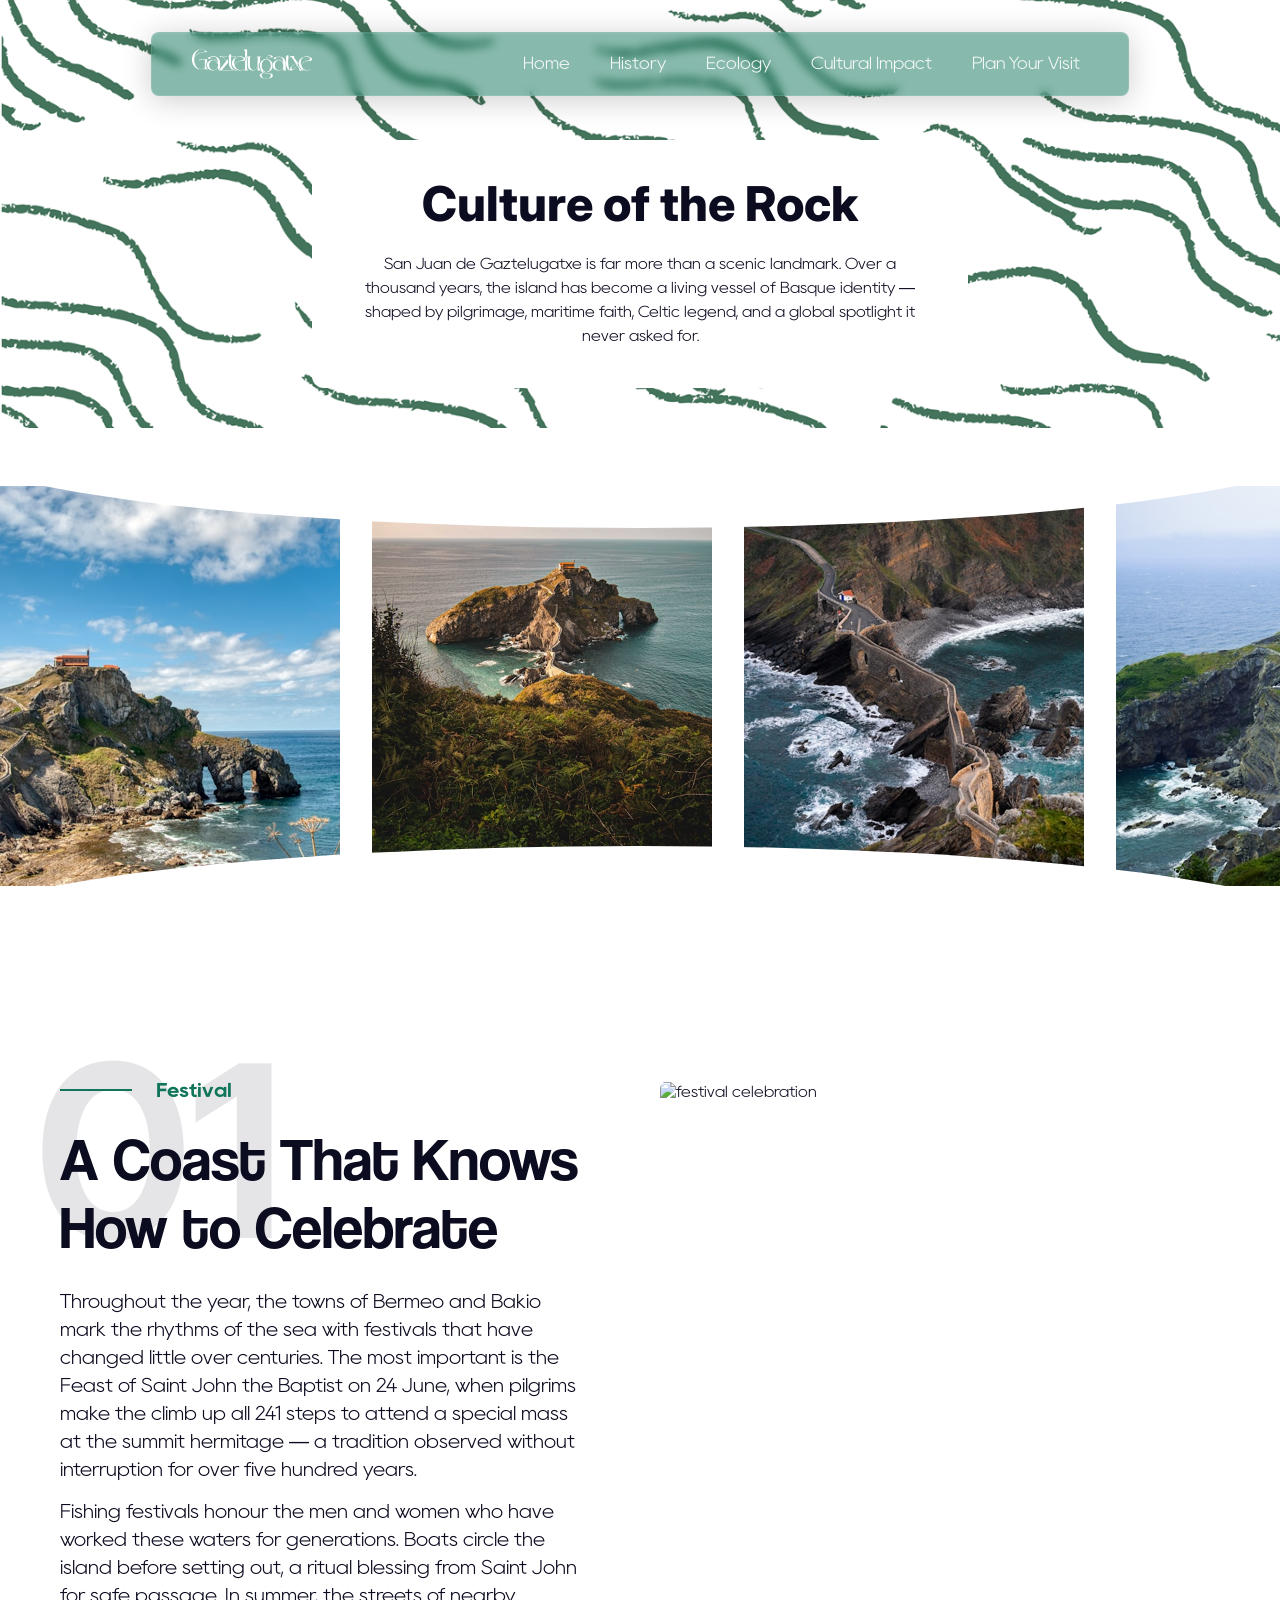
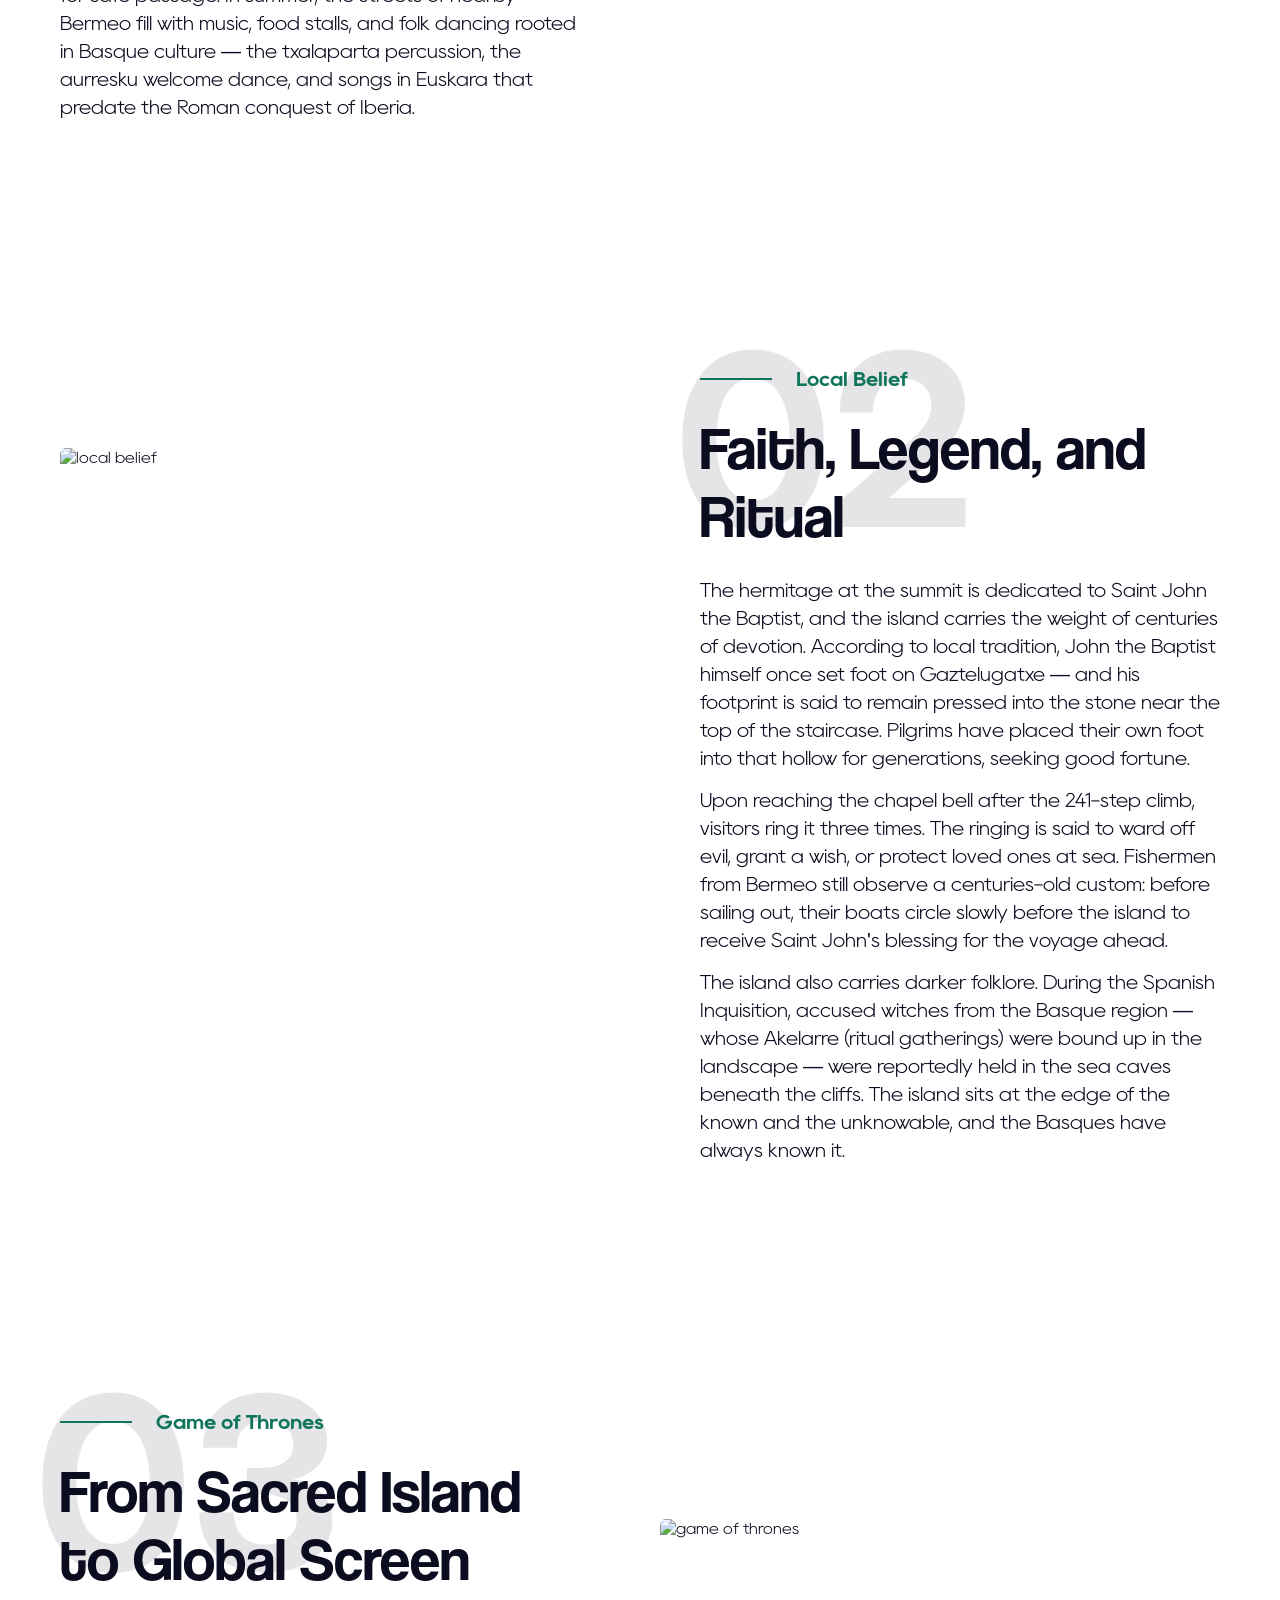
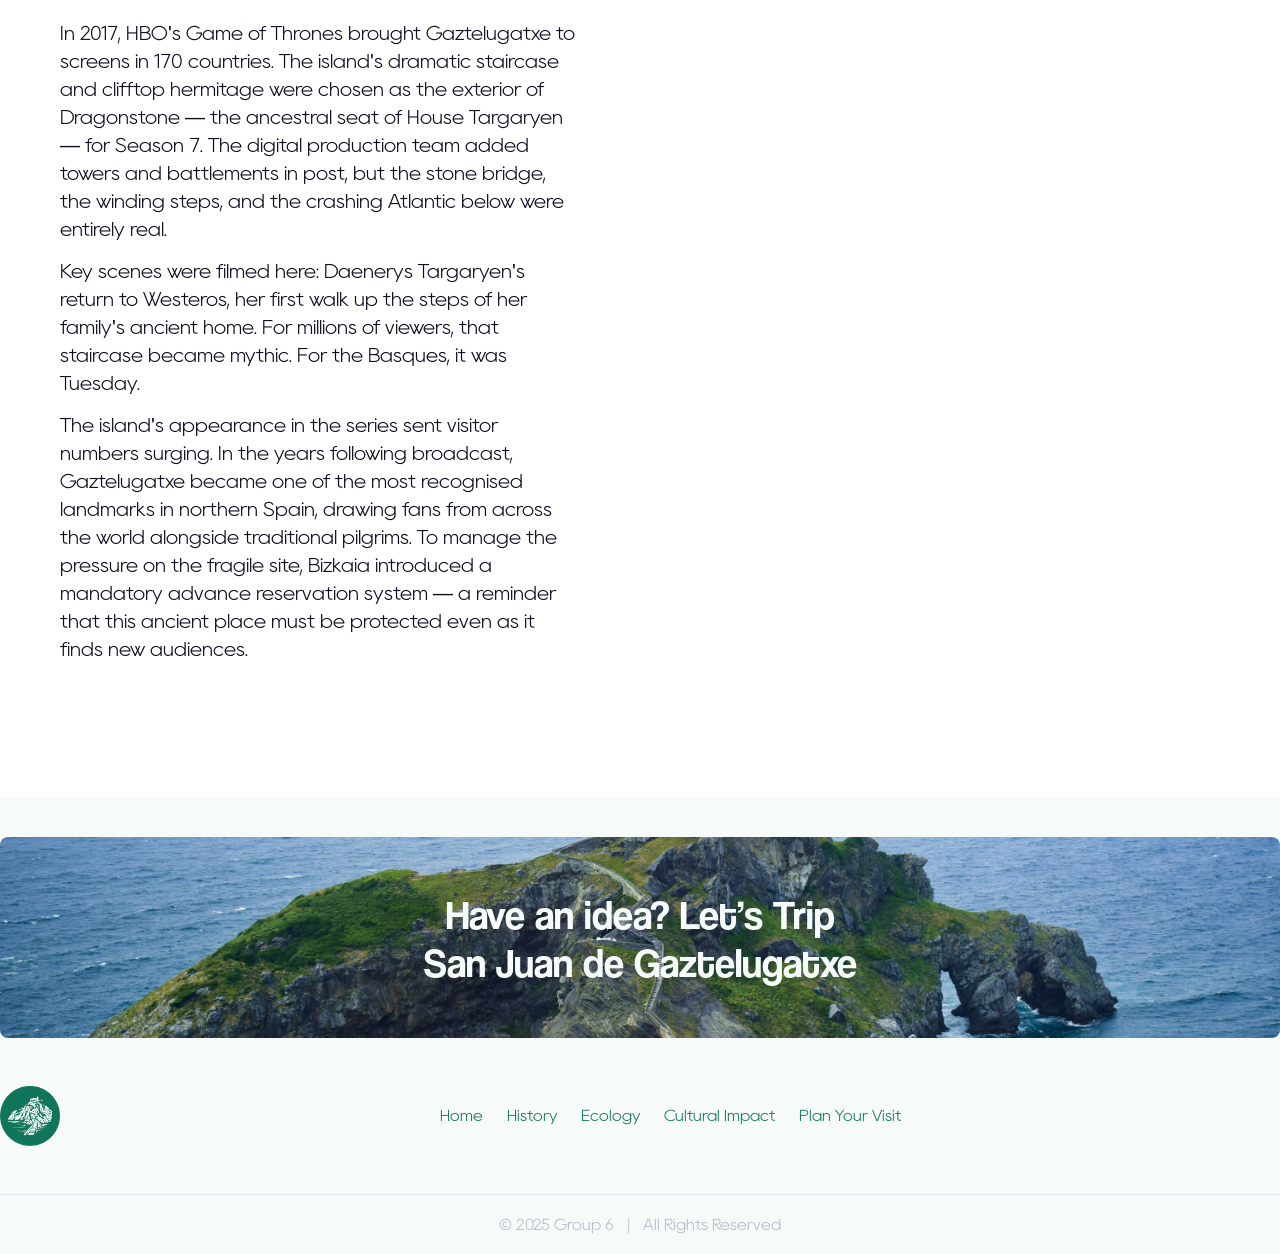
==== commit 9938b1a3: "Fix it" ====
--- a/culture.html
+++ b/culture.html
@@ -230,10 +230,13 @@
 
                     <div class="footer_social">
                         <ul class="footer_social-list">
-                            <li><a href="https://www.instagram.com/explore/locations/648812/san-juan-de-gaztelugatxe/"
+                            <li>
+                                <a href="https://www.instagram.com/explore/locations/648812/san-juan-de-gaztelugatxe/"
                                     aria-label="Instagram">
-                                    <i class="fa fa-instagram"></a>
+                                    <i class="fa fa-instagram"></i>
+                                </a>
                             </li>
+
                         </ul>
                     </div>
                 </div>
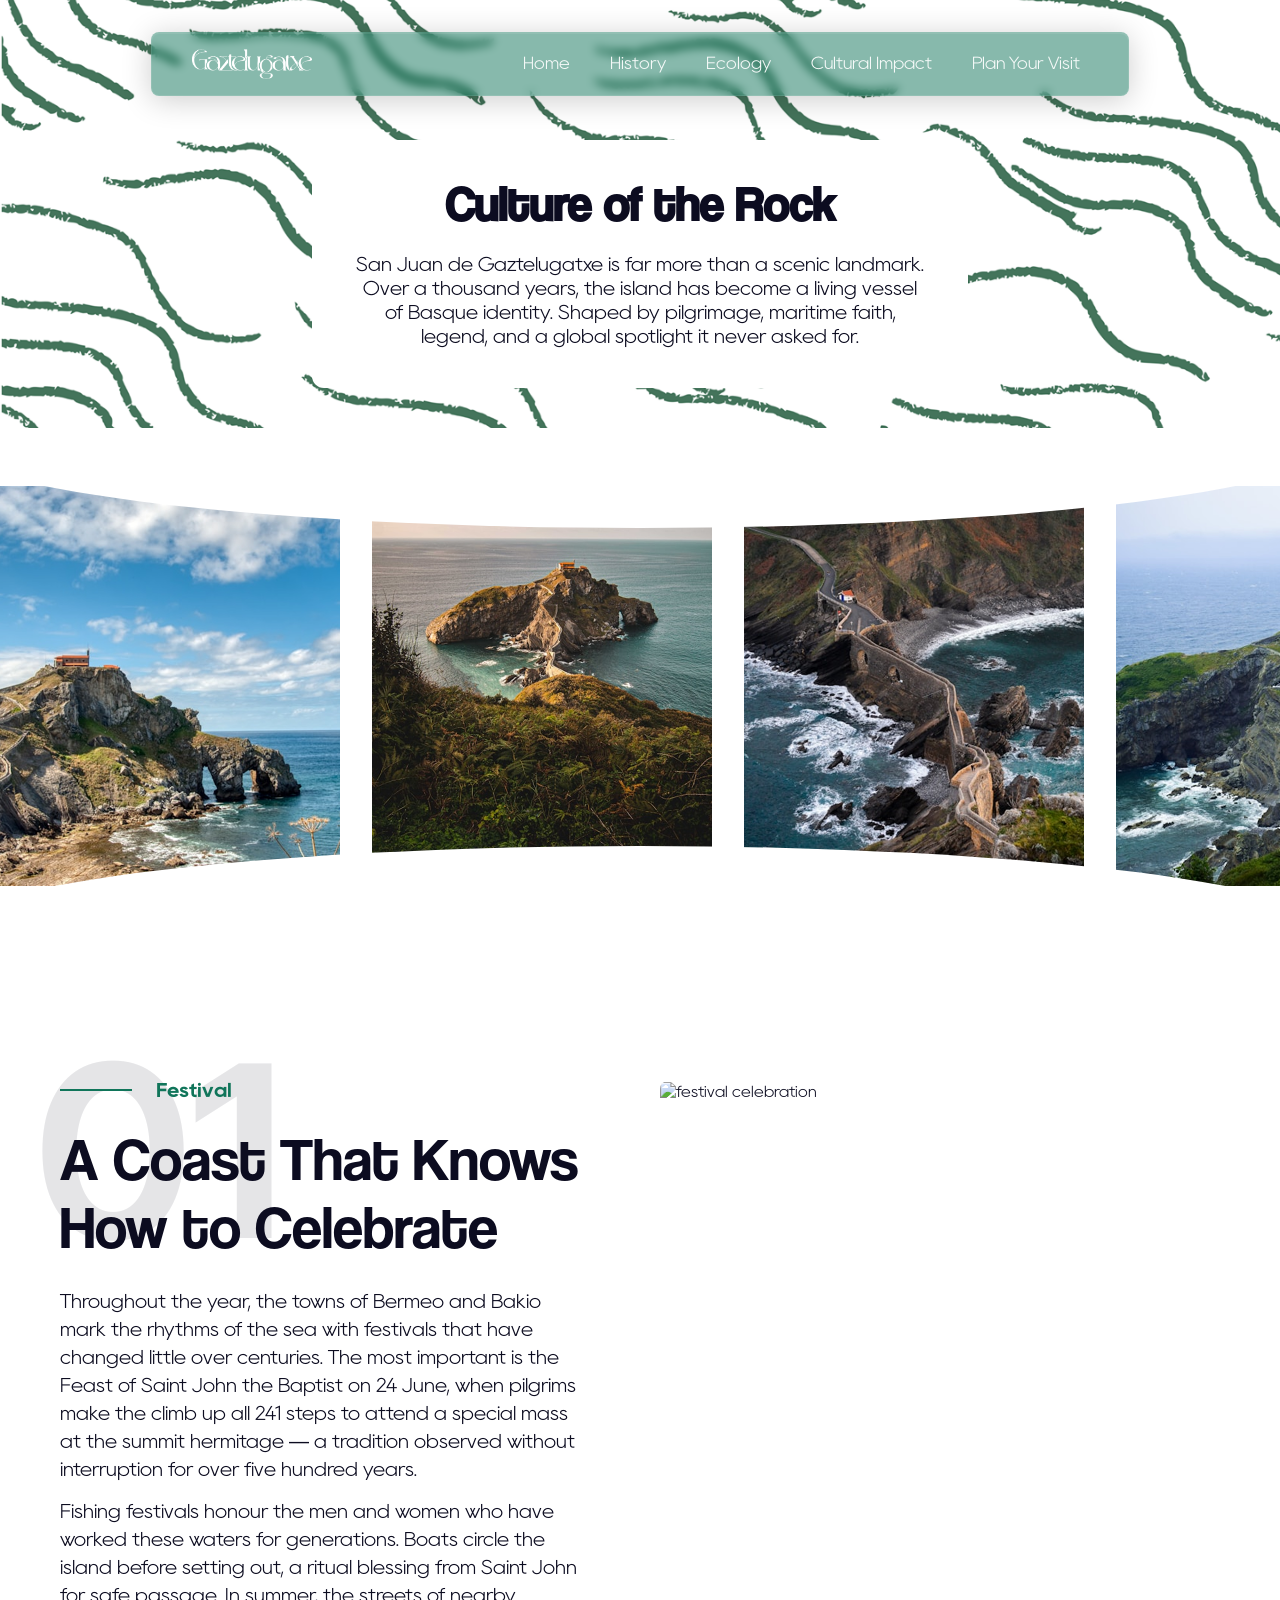
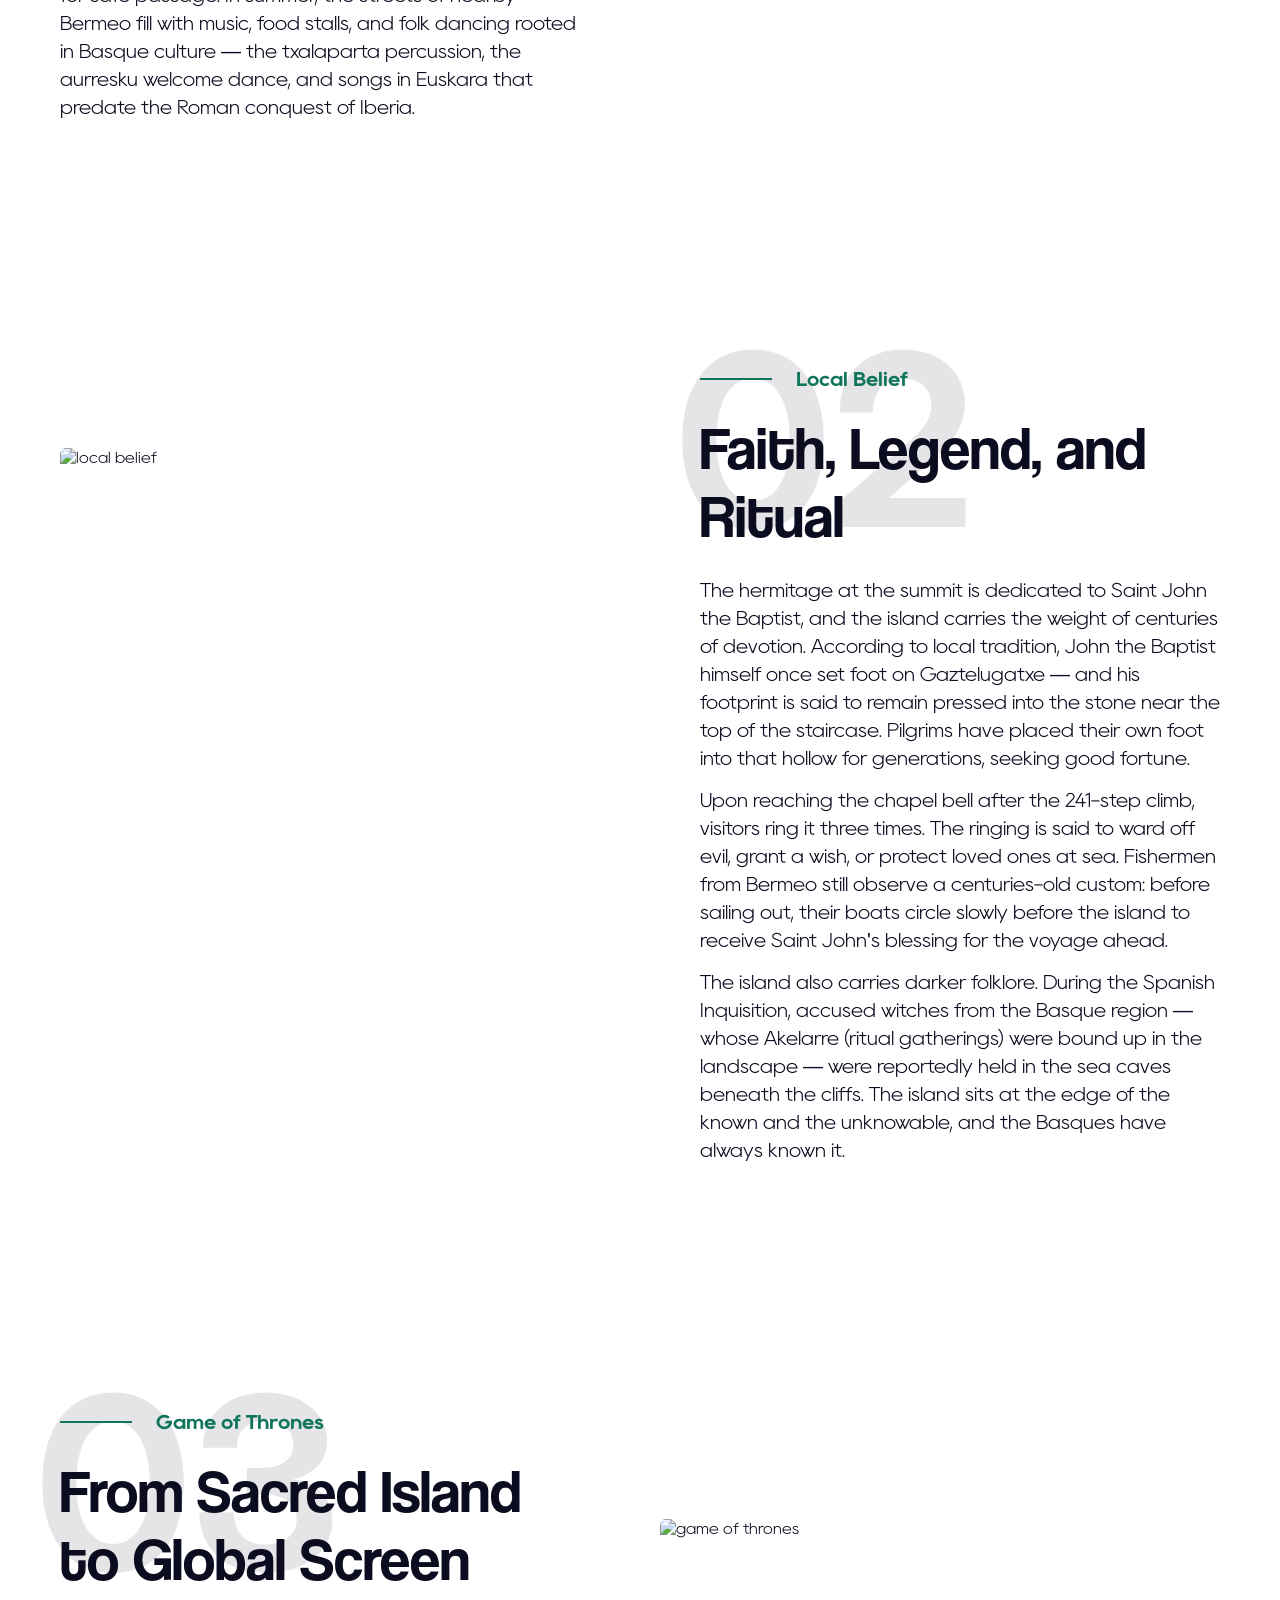
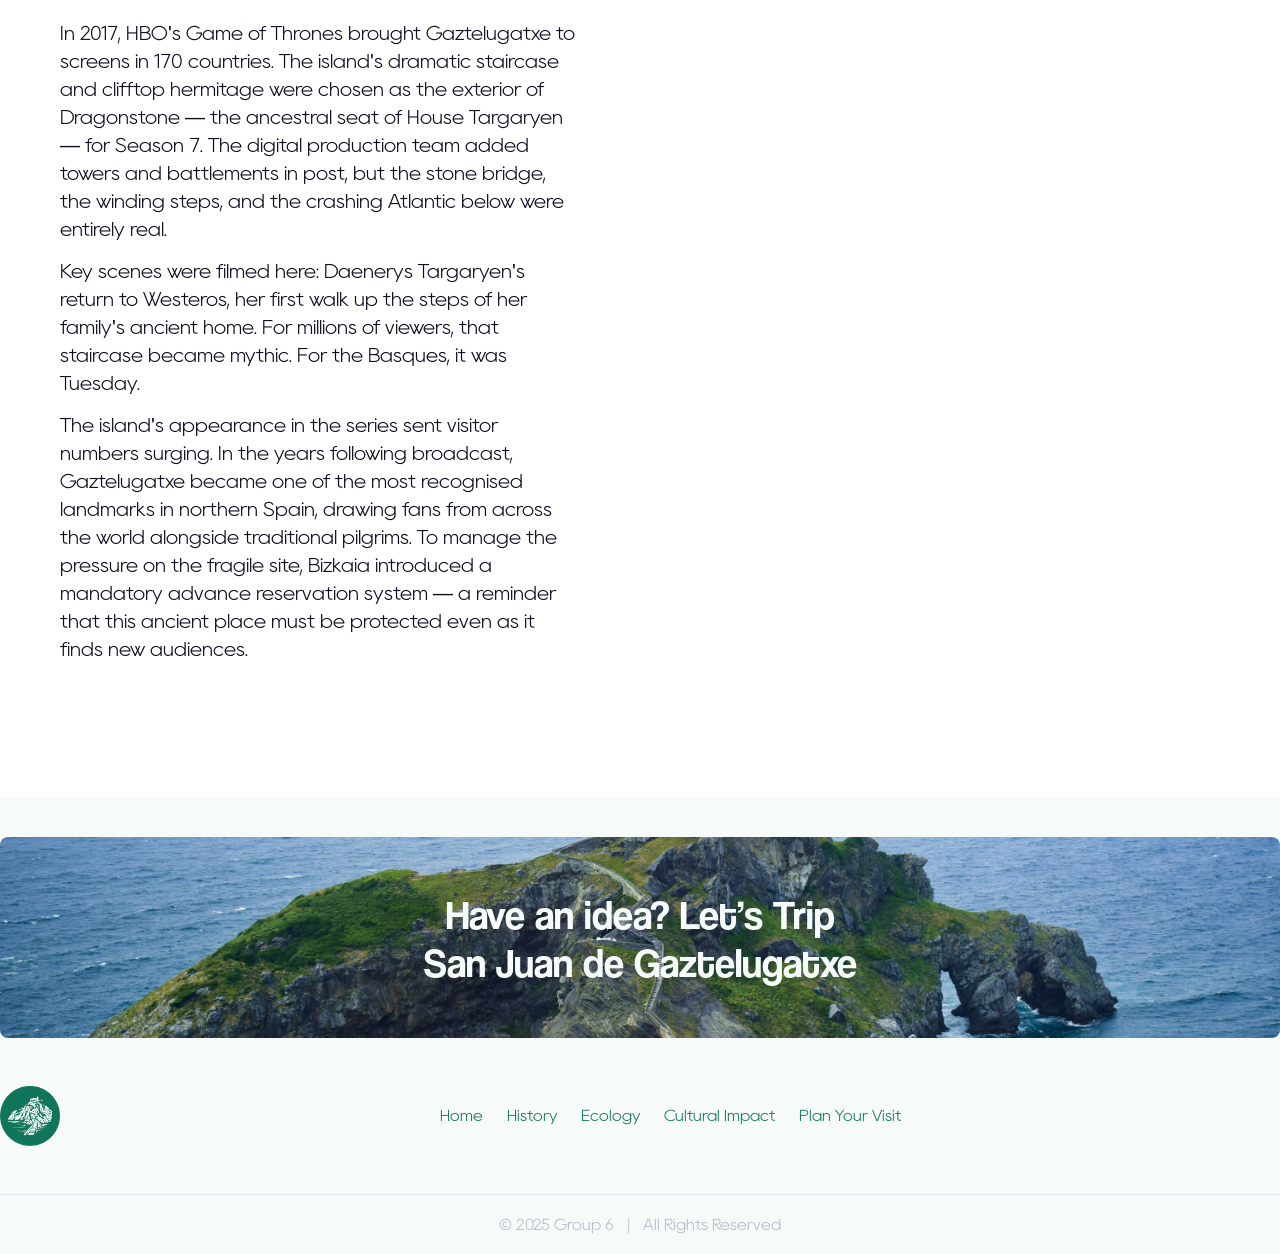
==== commit 57f7a763: "Tweaks to text formatting" ====
--- a/culture.html
+++ b/culture.html
@@ -11,7 +11,7 @@
     <link rel="icon" href="./images/SJG_Icon.png">
     <link rel="stylesheet" href="./css/base.css">
     <link rel="stylesheet" href="./css/pages/index.css">
-    <link rel="stylesheet" href="./css/pages/culture.css">
+    <!-- <link rel="stylesheet" href="./css/pages/culture.css"> -->
 </head>
 
 <body>
@@ -37,8 +37,8 @@
                 <h1 class="page-title">Culture of the Rock</h1>
                 <p class="page-subtitle">San Juan de Gaztelugatxe is far more than a scenic landmark. Over a thousand
                     years,
-                    the island has become a living vessel of Basque identity — shaped by pilgrimage, maritime faith,
-                    Celtic
+                    the island has become a living vessel of Basque identity. Shaped by pilgrimage, maritime faith,
+                    
                     legend, and a global spotlight it never asked for.</p>
             </div>
         </div>
--- a/css/pages/index.css
+++ b/css/pages/index.css
@@ -222,17 +222,6 @@
     width: 60px;
 }
 
-.fa-instagram {
-    color: var(--color-green);
-    font-size: 30px;
-    transition: all .3s;
-}
-
-.fa-instagram:hover {
-    transform: translateY(-5px);
-}
-
-
 .footer_logo img {
     width: 100%;
     height: auto;
@@ -888,7 +877,6 @@
 /* history page */
 .hero-history {
     position: relative;
-    text-shadow: 2px 2px 4px rgba(0, 0, 0, 0.5);
 }
 
 .history-intro {
@@ -906,7 +894,6 @@
 .history-main-title {
     font-family: var(--font-display);
     font-size: var(--fs-56);
-    font-weight: 400;
     color: #f6faf9;
     margin-bottom: 16px;
     max-width: 900px;
@@ -914,13 +901,12 @@
 
 .history-subtitle {
     font-family: var(--font-body);
-    font-size: var(--fs-24);
-    line-height: var(--lh-normal);
-    letter-spacing: 1px;
+    font-size: var(--fs-20);
+    /* letter-spacing: 1px; */
     color: #f6faf9;
     max-width: 500px;
     line-height: 1.6;
-    margin-bottom: 24px;
+    margin-bottom: 30px;
 }
 
 /* history background */
@@ -1034,7 +1020,7 @@
 
 .ecosystem__title {
     font-family: var(--font-display);
-    font-size: var(--fs-48);
+    font-size: var(--fs-56);
 }
 
 .ecosystem__content {
@@ -1042,6 +1028,7 @@
     grid-template-columns: 1.2fr 0.8fr;
     gap: 100px;
     align-items: center;
+    font-size: var(--fs-20);
 }
 
 .ecosystem__list .ecosystem__item {
@@ -1195,7 +1182,7 @@
     height: 100vh;
     display: flex;
     flex-direction: column;
-    justify-content: flex-end;
+    justify-content: space-between;
     overflow: hidden;
     position: relative;
     min-height: 100vh;
@@ -1279,7 +1266,7 @@
         0 4px 30px rgba(0, 0, 0, 0.2),
         inset 0 1px 1px rgba(255, 255, 255, 0.1);
     border: 1px solid rgba(255, 255, 255, 0.2);
-    border-radius: 14px;
+    border-radius: 8px;
     box-shadow: 0 6px 28px rgba(0, 0, 0, 0.22), inset 0 1px 0 rgba(255, 255, 255, 0.18);
 }
 
@@ -1330,7 +1317,7 @@
 .ocean-hero,
 .climate-hero {
     position: relative;
-    border-radius: 18px;
+    border-radius: 8px;
     overflow: hidden;
     height: 70vh;
     background-size: cover;
@@ -1547,13 +1534,13 @@
     background-position: center;
     padding: 30px;
     margin-bottom: 30px;
-    border-radius: 14px;
+    border-radius: 8px;
 }
 
 .conservation-header {
     text-align: center;
     background: white;
-    border-radius: 14px;
+    border-radius: 8px;
     padding: 2.25rem 2.5rem;
     margin-bottom: 1.5rem;
 }
@@ -1572,7 +1559,7 @@
 .feature-card {
     width: 50%;
     background: white;
-    border-radius: 14px;
+    border-radius: 8px;
     padding: 2.25rem 2.5rem;
     margin-bottom: 4rem;
 }
@@ -1628,7 +1615,7 @@
 }
 
 .article-card {
-    border-radius: 10px;
+    border-radius: 8px;
     overflow: hidden;
     background: var(--off-white);
     cursor: pointer;
@@ -1693,4 +1680,302 @@
 
 .species-fade {
     animation: fadeIn 0.32s ease both;
-}+}
+
+/* culture page css */
+
+body {
+    background-color: #ffffff;
+}
+
+.culture-page {
+    width: 100%;
+    overflow-x: hidden;
+}
+
+
+.site-header {
+    position: fixed;
+    top: 32px;
+    left: 50%;
+    transform: translateX(-50%);
+    z-index: 999;
+    display: flex;
+    justify-content: space-between;
+    align-items: center;
+    width: var(--nav-width);
+    height: 64px;
+    margin: 0 auto;
+    padding: 12px 40px;
+    border-radius: 8px;
+    opacity: unset;
+    background: rgba(var(--color-green-rgb), 0.5);
+    -webkit-backdrop-filter: blur(6px);
+    backdrop-filter: blur(5px);
+    border: 1px solid rgba(255, 255, 255, 0.1);
+    box-shadow:
+        0 4px 30px rgba(0, 0, 0, 0.2),
+        inset 0 1px 1px rgba(255, 255, 255, 0.1);
+}
+
+.logo {
+    display: block;
+    width: 60px;
+}
+
+.logo img {
+    width: 100%;
+    height: auto;
+    opacity: 1;
+    transform-origin: left;
+    transform: scale(2);
+}
+
+.site-nav .nav-list a {
+    position: relative;
+    display: inline-block;
+    font-family: var(--font-body);
+    font-size: var(--fs-18);
+    color: var(--color-white);
+}
+
+.site-nav .nav-list a::after {
+    content: "";
+    position: absolute;
+    left: 50%;
+    bottom: -2px;
+    width: 0;
+    height: 2px;
+    background-color: var(--color-rice-yellow);
+    transform: translateX(-50%);
+    transition: width 0.3s ease;
+}
+
+.site-nav .nav-list a:hover::after {
+    width: 100%;
+}
+
+
+/* page header */
+
+.page-header {
+    text-align: center;
+    padding-top: 140px;
+    padding-bottom: 40px;
+    display: flex;
+    flex-direction: column;
+    align-items: center;
+    background-image: url('../../images/culture/culture-bg.png');
+    background-repeat: no-repeat;
+    background-size: cover;
+    background-position: center;
+}
+
+.page-header-card {
+    background-color: #ffffff;
+    border-radius: 12px;
+    padding: 40px;
+    display: flex;
+    flex-direction: column;
+    align-items: center;
+    gap: 24px;
+}
+
+.page-title {
+    font-family: var(--font-display);
+    font-size: var(--fs-56);
+    font-weight: 800;
+    font-size: 48px;
+    line-height: 48px;
+    color: var(--color-black);
+}
+
+.page-subtitle {
+    font-family: var(--font-body);
+    font-weight: 400;
+    font-size: var(--fs-20);
+    /* line-height: 24px; */
+    color: var(--color-black);
+    max-width: 576px;
+}
+
+
+/* photo strip */
+
+.photo-strip {
+    position: relative;
+    height: 518px;
+    overflow: hidden;
+    margin-bottom: 100px;
+}
+
+@keyframes marquee {
+    0% { transform: translateX(0); }
+    100% { transform: translateX(-50%); }
+}
+
+.photos-track {
+    display: flex;
+    gap: 32px;
+    position: absolute;
+    top: 58px;
+    left: 0;
+    width: max-content;
+    animation: marquee 25s linear infinite;
+}
+
+.photo-strip:hover .photos-track {
+    animation-play-state: paused;
+}
+
+.photo-item {
+    width: 340px;
+    height: 400px;
+    flex-shrink: 0;
+    overflow: hidden;
+}
+
+.photo-item img {
+    width: 100%;
+    height: 100%;
+    object-fit: cover;
+}
+
+/* strip curve top */
+.strip-curve-top {
+    position: absolute;
+    top: -80px;
+    left: -5%;
+    width: 110%;
+    height: 180px;
+    background: white;
+    border-radius: 0 0 50% 50%;
+    pointer-events: none;
+    z-index: 2;
+}
+
+/* strip curve bottom */
+.strip-curve-bottom {
+    position: absolute;
+    bottom: -80px;
+    left: -5%;
+    width: 110%;
+    height: 180px;
+    background: white;
+    border-radius: 50% 50% 0 0;
+    pointer-events: none;
+    z-index: 2;
+}
+
+
+/* content sections */
+
+.content-sections {
+    max-width: 1320px;
+    margin: 0 auto;
+    padding: 0 60px;
+    padding-bottom: 120px;
+    display: flex;
+    flex-direction: column;
+    gap: 200px;
+}
+
+.section {
+    display: flex;
+    align-items: center;
+    gap: 80px;
+    min-height: 600px;
+}
+
+.section-flipped {
+    flex-direction: row-reverse;
+}
+
+
+.section-text {
+    flex: 1;
+    position: relative;
+    padding-top: 30px;
+}
+
+.bg-number {
+    position: absolute;
+    top: -15px;
+    left: -25px;
+    font-family: 'Gilroy', 'Inter', sans-serif;
+    font-weight: 700;
+    font-size: 240px;
+    line-height: 1;
+    color: var(--color-black);
+    opacity: 0.1;
+    z-index: 0;
+}
+
+.tagline {
+    display: flex;
+    align-items: center;
+    gap: 24px;
+    margin-bottom: 20px;
+    position: relative;
+    z-index: 1;
+}
+
+.tagline-bar {
+    width: 72px;
+    height: 2px;
+    background-color: var(--color-green);
+    flex-shrink: 0;
+}
+
+.tagline span {
+    font-family: var(--font-body);
+    font-weight: 700;
+    font-size: 20px;
+    line-height: 28px;
+    color: var(--color-green);
+    white-space: nowrap;
+}
+
+.section-heading {
+    font-family: var(--font-display);
+    font-weight: 400;
+    font-size: 60px;
+    line-height: 68px;
+    color: var(--color-black);
+    max-width: 555px;
+    margin-bottom: 27px;
+    position: relative;
+    z-index: 1;
+}
+
+.section-body {
+    font-family: var(--font-body);
+    font-weight: 500;
+    font-size: 20px;
+    line-height: 28px;
+    color: var(--color-black);
+    max-width: 580px;
+    margin-bottom: 14px;
+    position: relative;
+    z-index: 1;
+}
+
+
+.section-image {
+    width: 560px;
+    height: 620px;
+    flex-shrink: 0;
+    border-radius: 8px;
+    overflow: hidden;
+}
+
+.section-image img {
+    width: 100%;
+    height: 100%;
+    object-fit: cover;
+    transition: all .3s;
+}
+
+.section-image:hover img {
+    transform: scale(110%);
+}
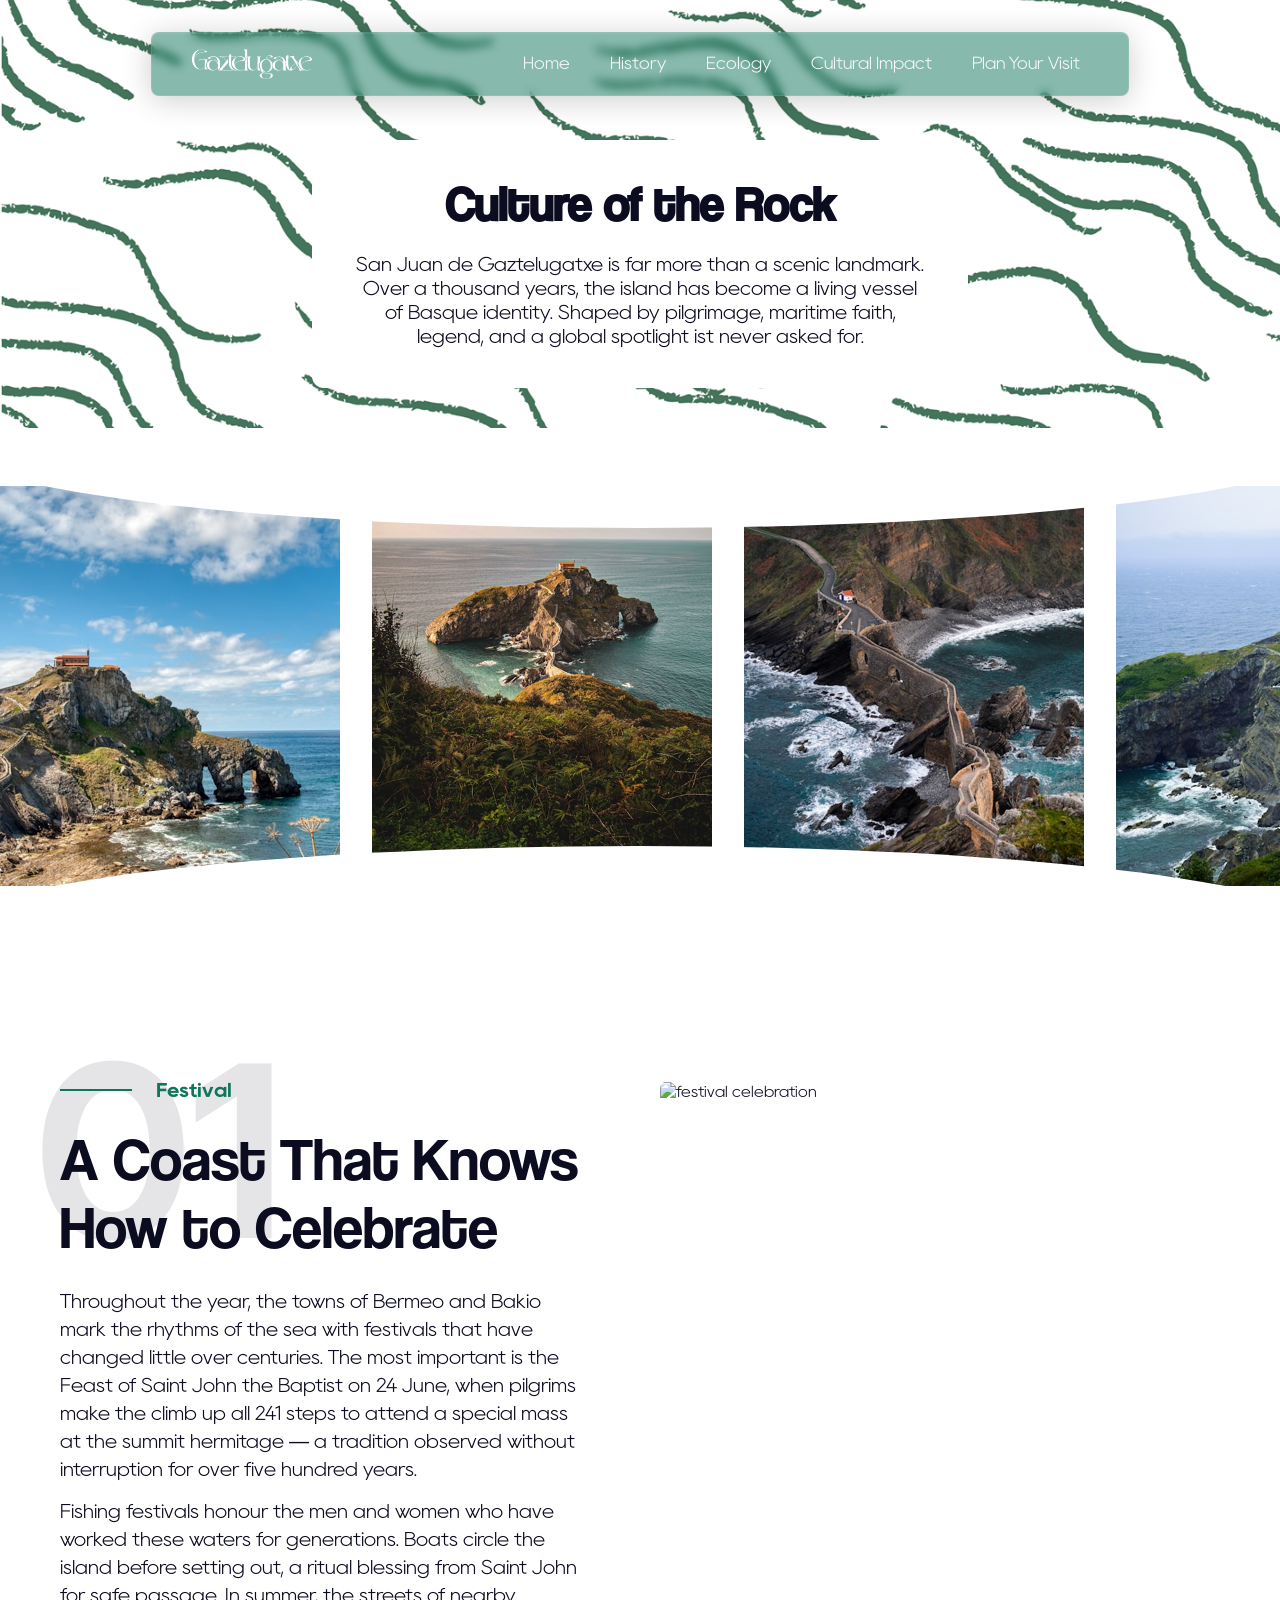
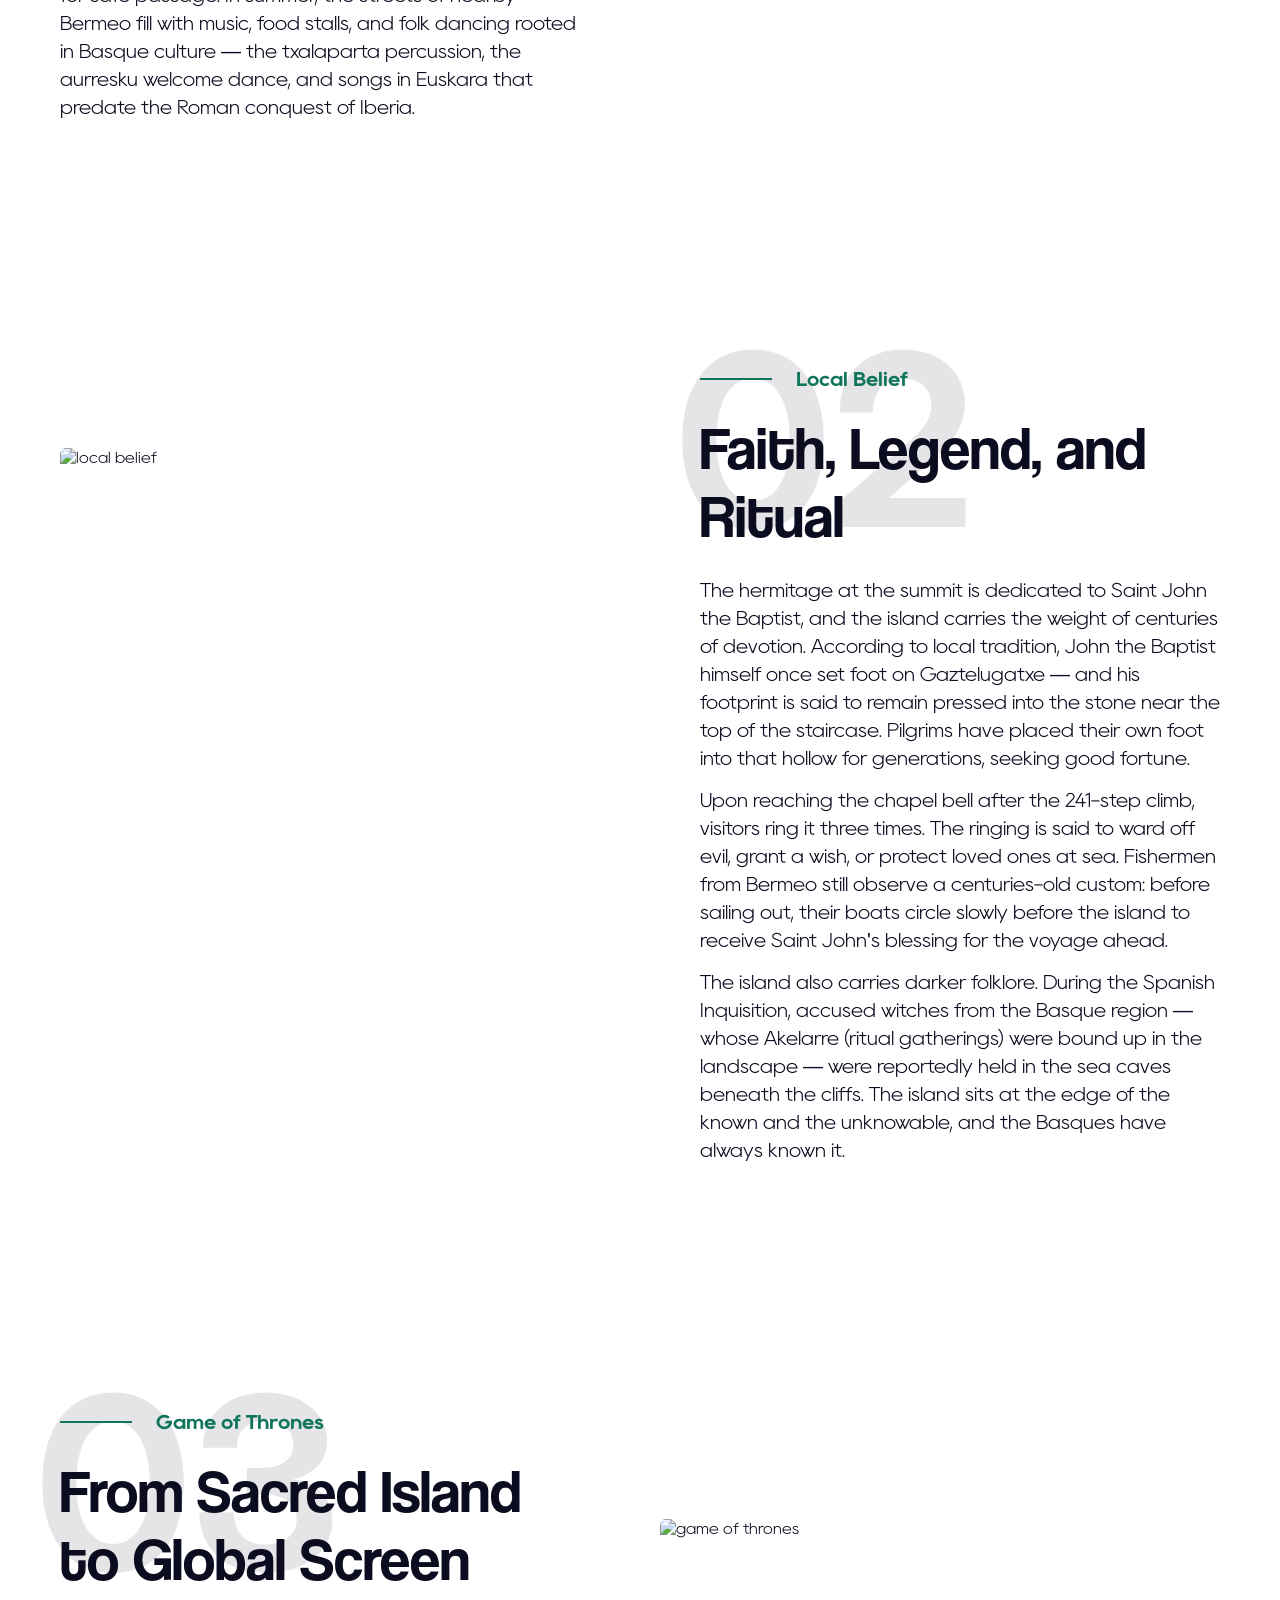
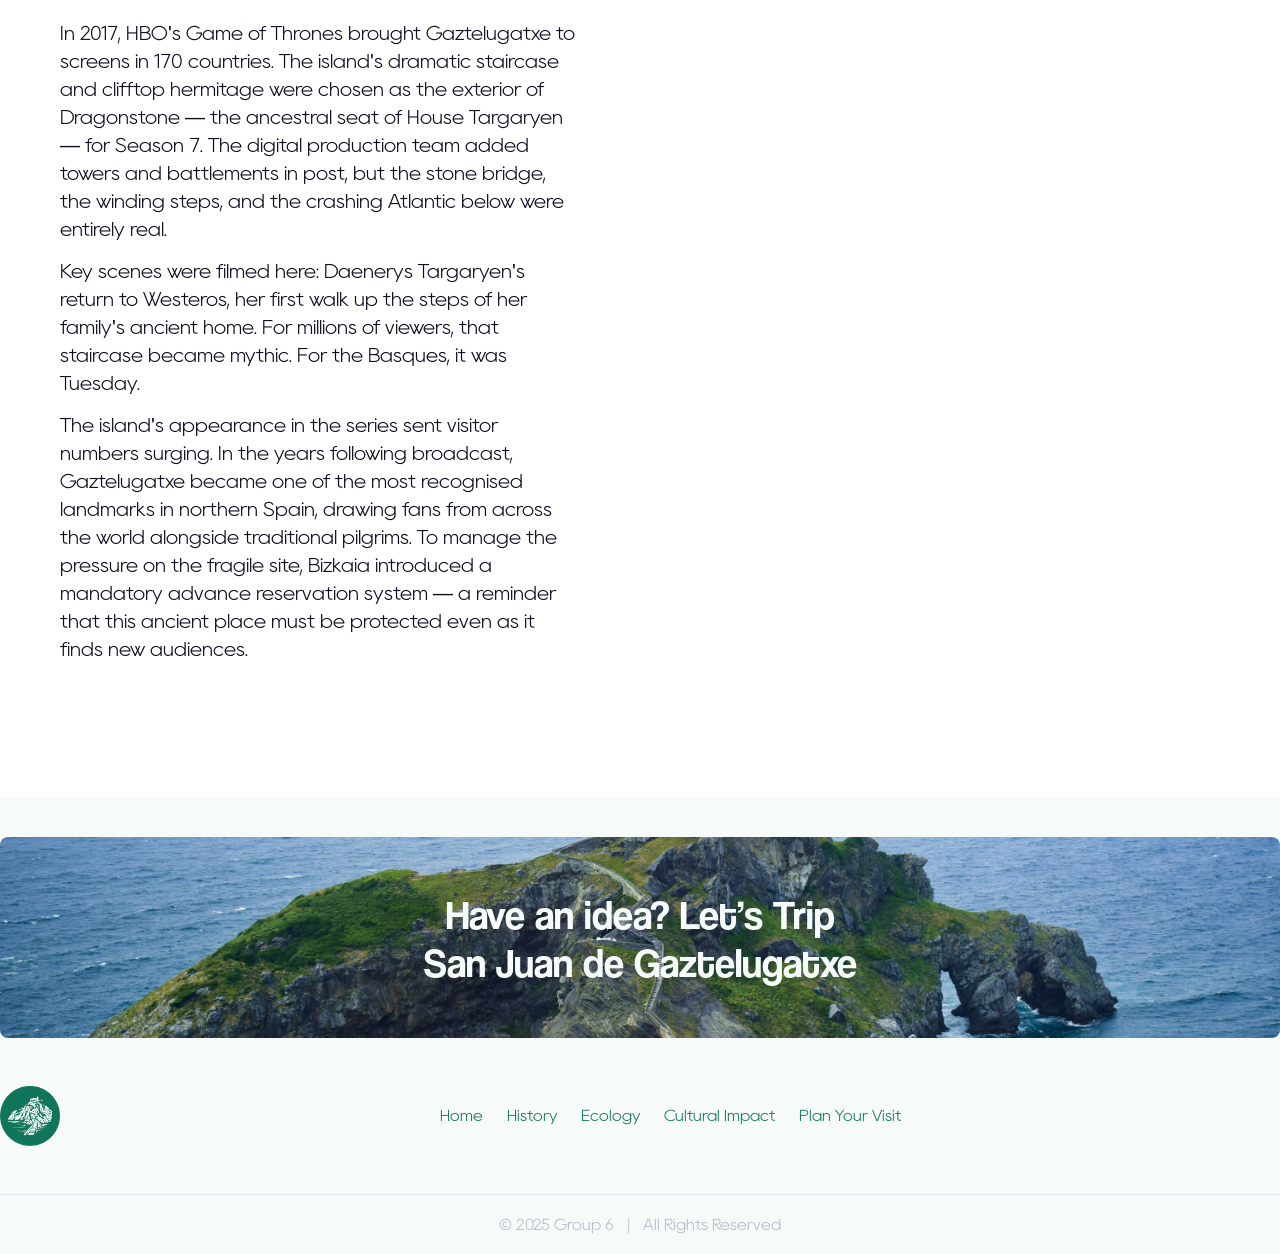
==== commit d682b5c8: "more tweaks" ====
--- a/culture.html
+++ b/culture.html
@@ -39,7 +39,7 @@
                     years,
                     the island has become a living vessel of Basque identity. Shaped by pilgrimage, maritime faith,
                     
-                    legend, and a global spotlight it never asked for.</p>
+                    legend, and a global spotlight ist never asked for.</p>
             </div>
         </div>
 
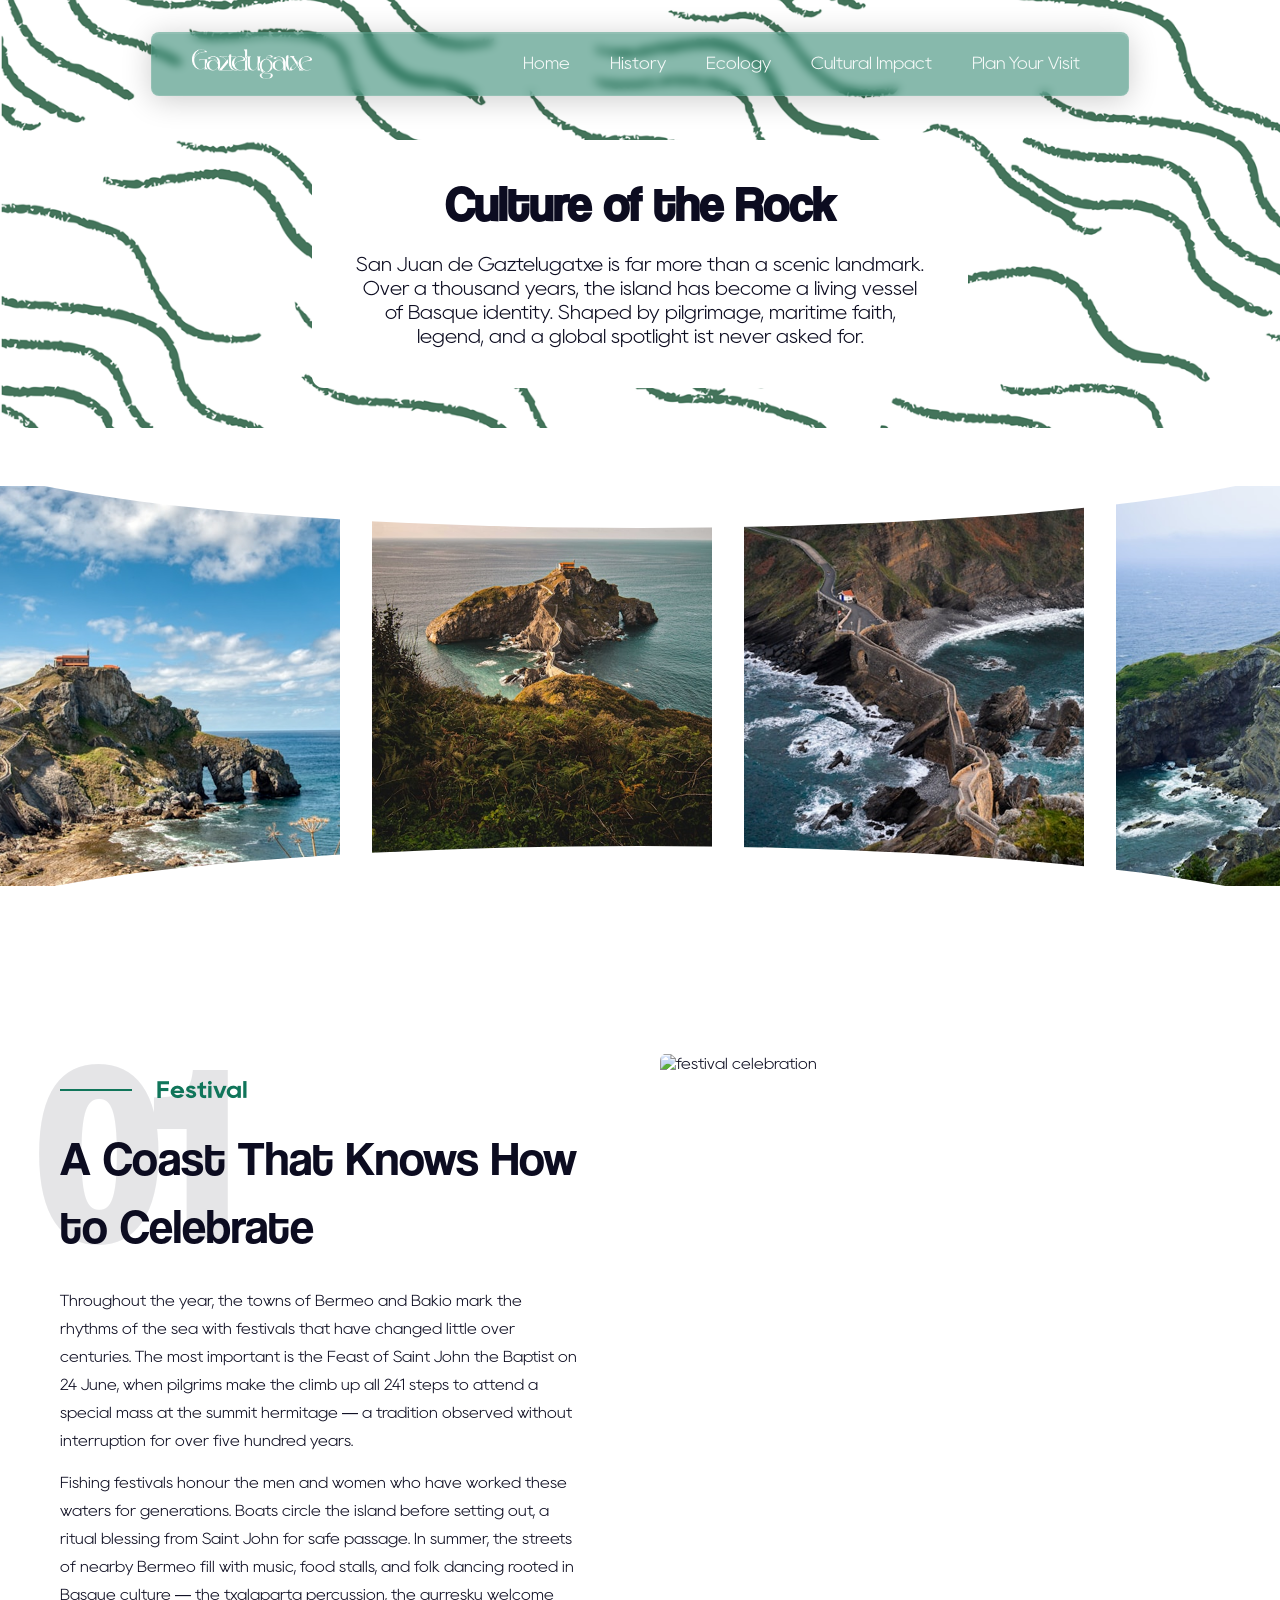
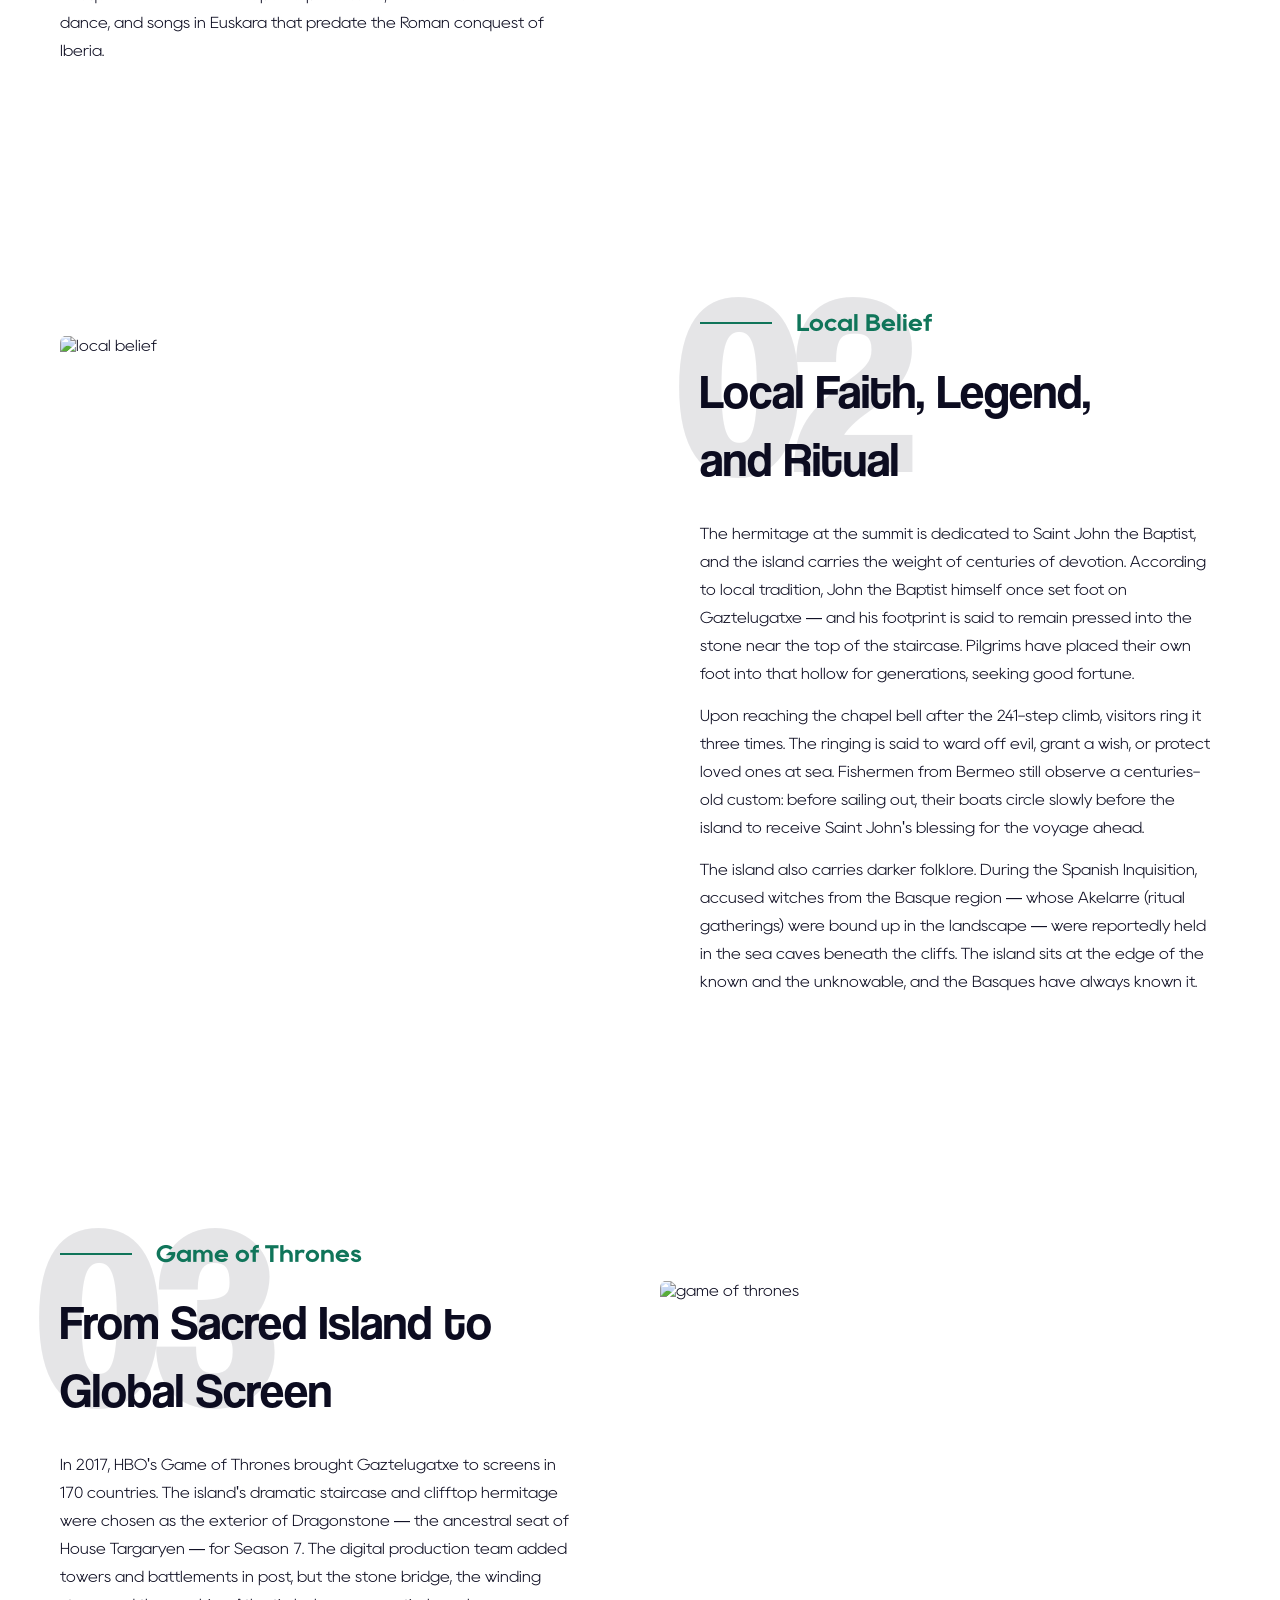
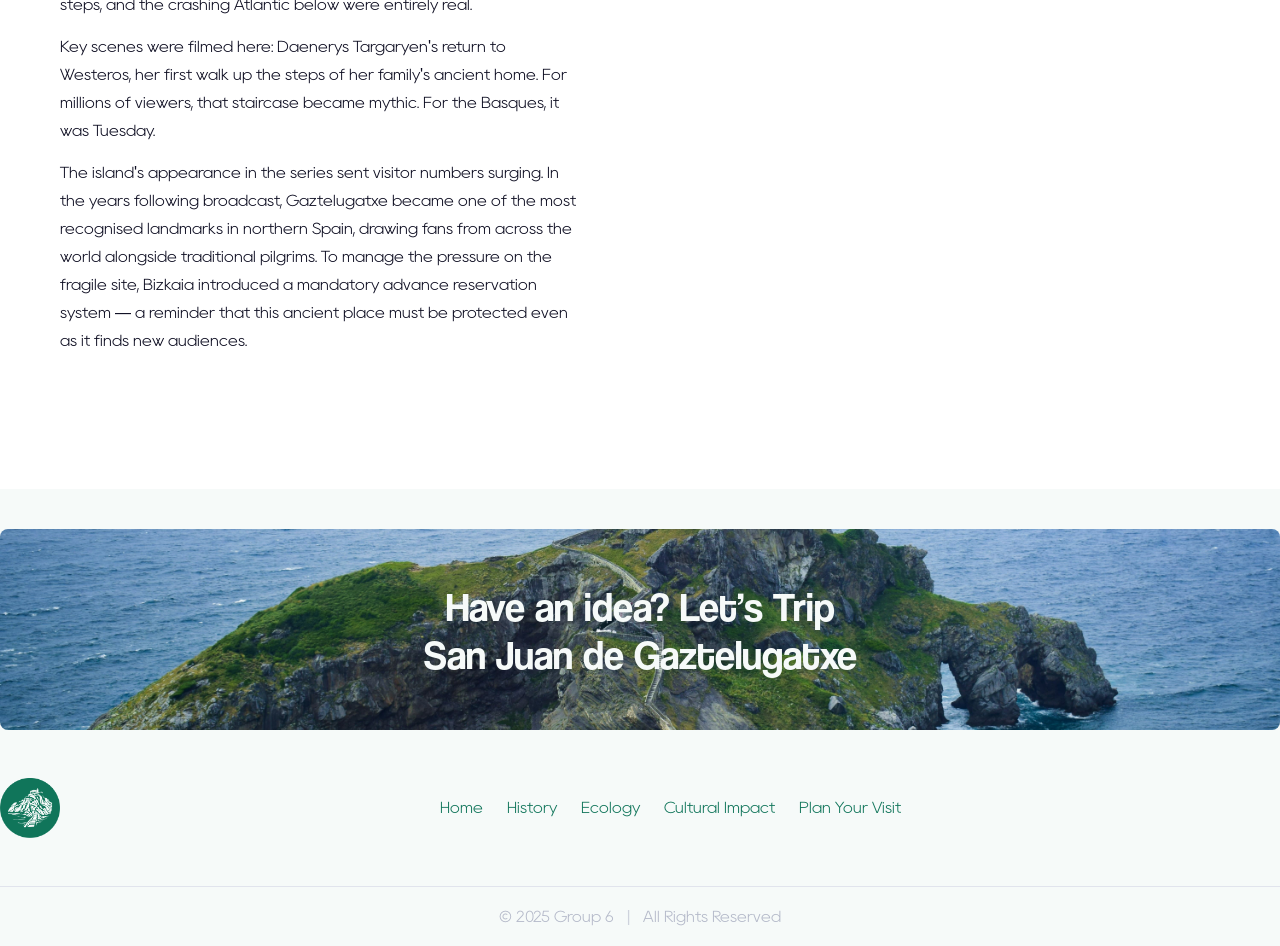
==== commit 11e5689d: "tweaks to font size on culture" ====
--- a/culture.html
+++ b/culture.html
@@ -139,7 +139,7 @@
                         <span>Local Belief</span>
                     </div>
 
-                    <h2 class="section-heading">Faith, Legend, and Ritual</h2>
+                    <h2 class="section-heading">Local Faith, Legend,<br> and Ritual</h2>
 
                     <p class="section-body">The hermitage at the summit is dedicated to Saint John the Baptist, and the
                         island carries the weight of centuries of devotion. According to local tradition, John the
--- a/css/pages/index.css
+++ b/css/pages/index.css
@@ -392,7 +392,7 @@
 }
 
 .explore__content .explore__description {
-    font-size: var(--fs-24);
+    font-size: var(--fs-20);
     margin-bottom: 40px;
 }
 
@@ -616,7 +616,7 @@
     top: 5%;
     right: 0;
     font-family: var(--font-body);
-    font-size: var(--fs-18);
+    font-size: var(--fs-20);
     background-color: #fffffa;
     padding: 35px 21px;
     border-radius: 16px;
@@ -666,7 +666,6 @@
 }
 
 .season-card__description {
-    font-weight: 600;
     line-height: var(--lh-normal);
 }
 
@@ -755,7 +754,7 @@
     width: 325px;
     height: 450px;
     left: 0;
-    bottom: 8%;
+    bottom: 3%;
     transform: rotate(-10deg);
     padding: 25px 20px;
     /* width: 100%; */
@@ -1902,7 +1901,8 @@
     position: absolute;
     top: -15px;
     left: -25px;
-    font-family: 'Gilroy', 'Inter', sans-serif;
+    /* font-family: 'Gilroy', 'Inter', sans-serif; */
+    font-family: var(--font-display);
     font-weight: 700;
     font-size: 240px;
     line-height: 1;
@@ -1930,7 +1930,7 @@
 .tagline span {
     font-family: var(--font-body);
     font-weight: 700;
-    font-size: 20px;
+    font-size: var(--fs-24);
     line-height: 28px;
     color: var(--color-green);
     white-space: nowrap;
@@ -1939,7 +1939,7 @@
 .section-heading {
     font-family: var(--font-display);
     font-weight: 400;
-    font-size: 60px;
+    font-size: var(--fs-48);
     line-height: 68px;
     color: var(--color-black);
     max-width: 555px;
@@ -1951,7 +1951,7 @@
 .section-body {
     font-family: var(--font-body);
     font-weight: 500;
-    font-size: 20px;
+    font-size: var(--fs-16);
     line-height: 28px;
     color: var(--color-black);
     max-width: 580px;
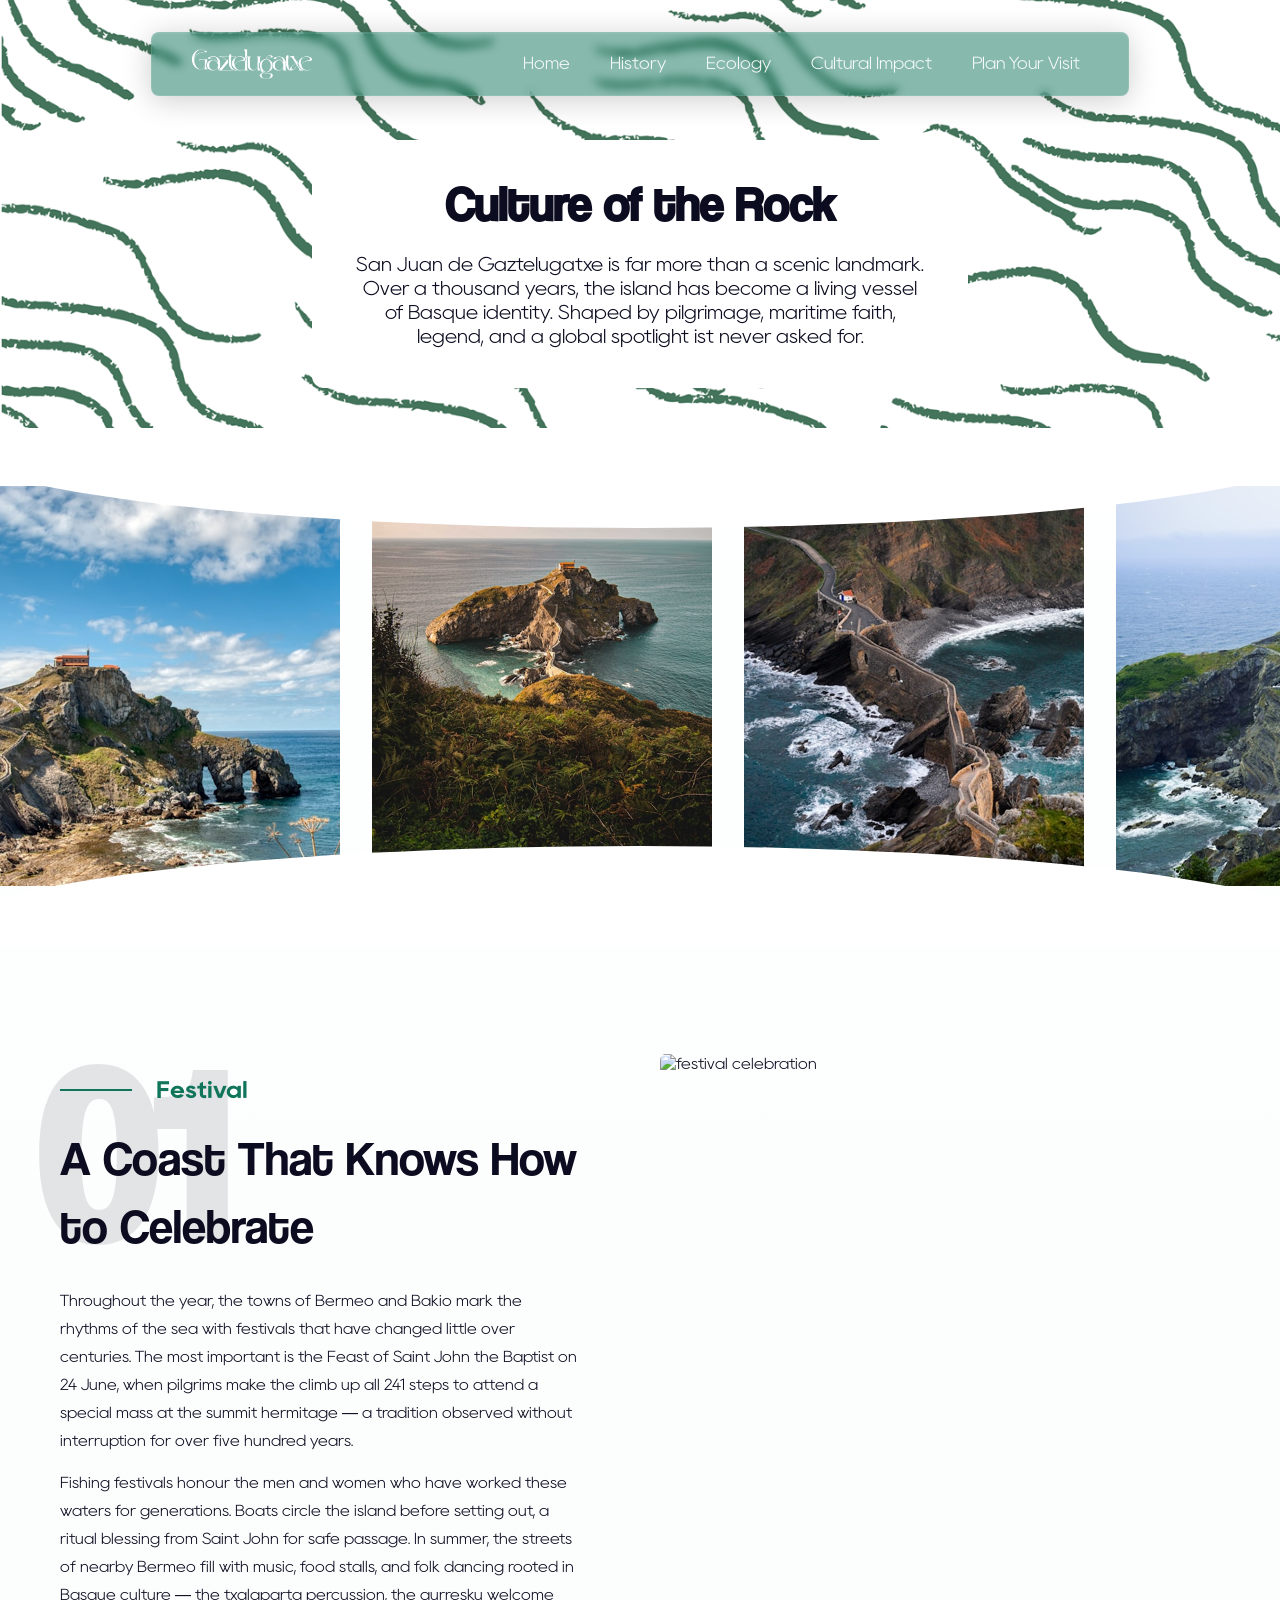
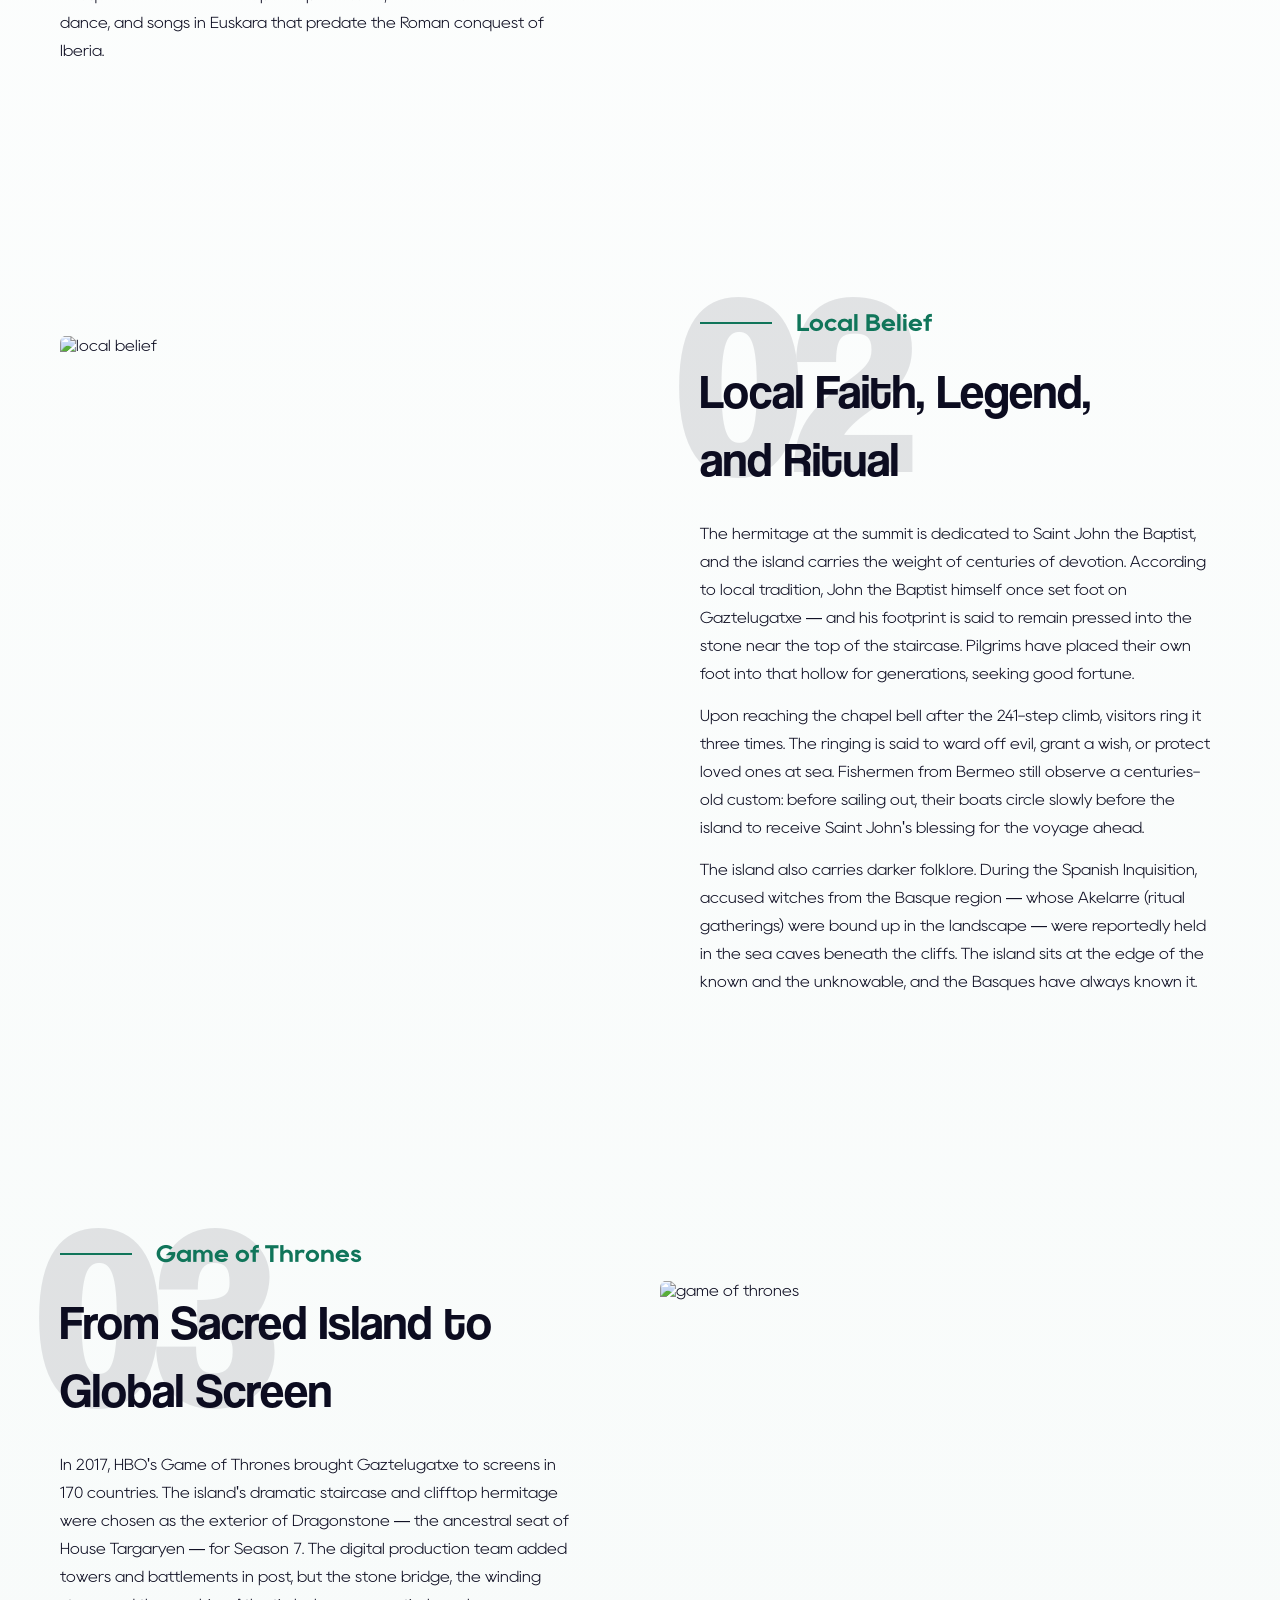
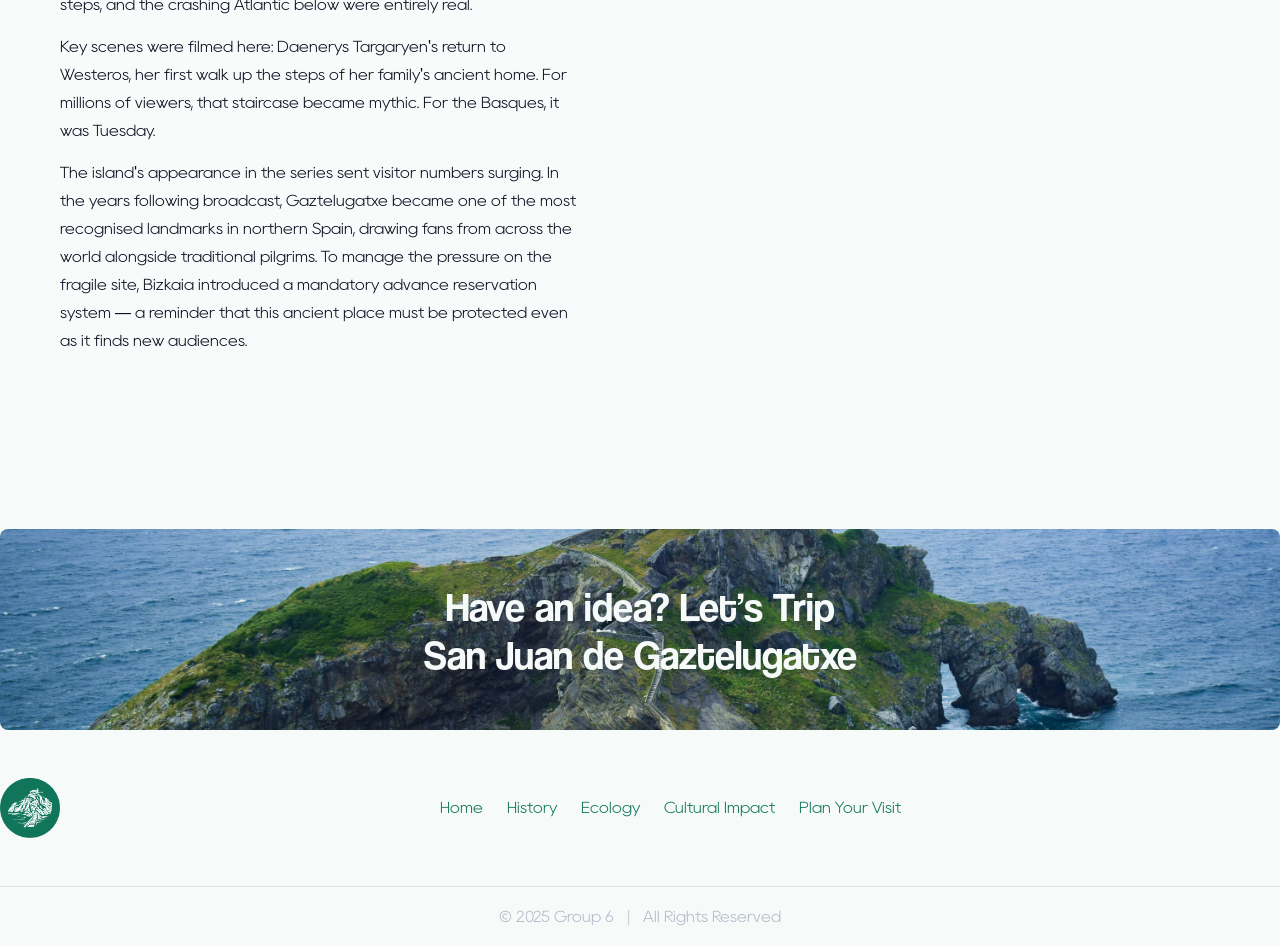
==== commit 22c5d897: "background tweaks" ====
--- a/culture.html
+++ b/culture.html
@@ -14,7 +14,7 @@
     <!-- <link rel="stylesheet" href="./css/pages/culture.css"> -->
 </head>
 
-<body>
+<body class="culture-body">
 
     <header class="site-header">
         <a class="logo" href="./index.html"><img src="./images/SJG-logo.png" alt="logo"></a>
--- a/css/pages/index.css
+++ b/css/pages/index.css
@@ -1683,8 +1683,9 @@
 
 /* culture page css */
 
-body {
-    background-color: #ffffff;
+.culture-body {
+    /* background-color: #ffffff; */
+    background-image: linear-gradient(to bottom, white, #F6FAF9);
 }
 
 .culture-page {
@@ -1901,7 +1902,6 @@
     position: absolute;
     top: -15px;
     left: -25px;
-    /* font-family: 'Gilroy', 'Inter', sans-serif; */
     font-family: var(--font-display);
     font-weight: 700;
     font-size: 240px;
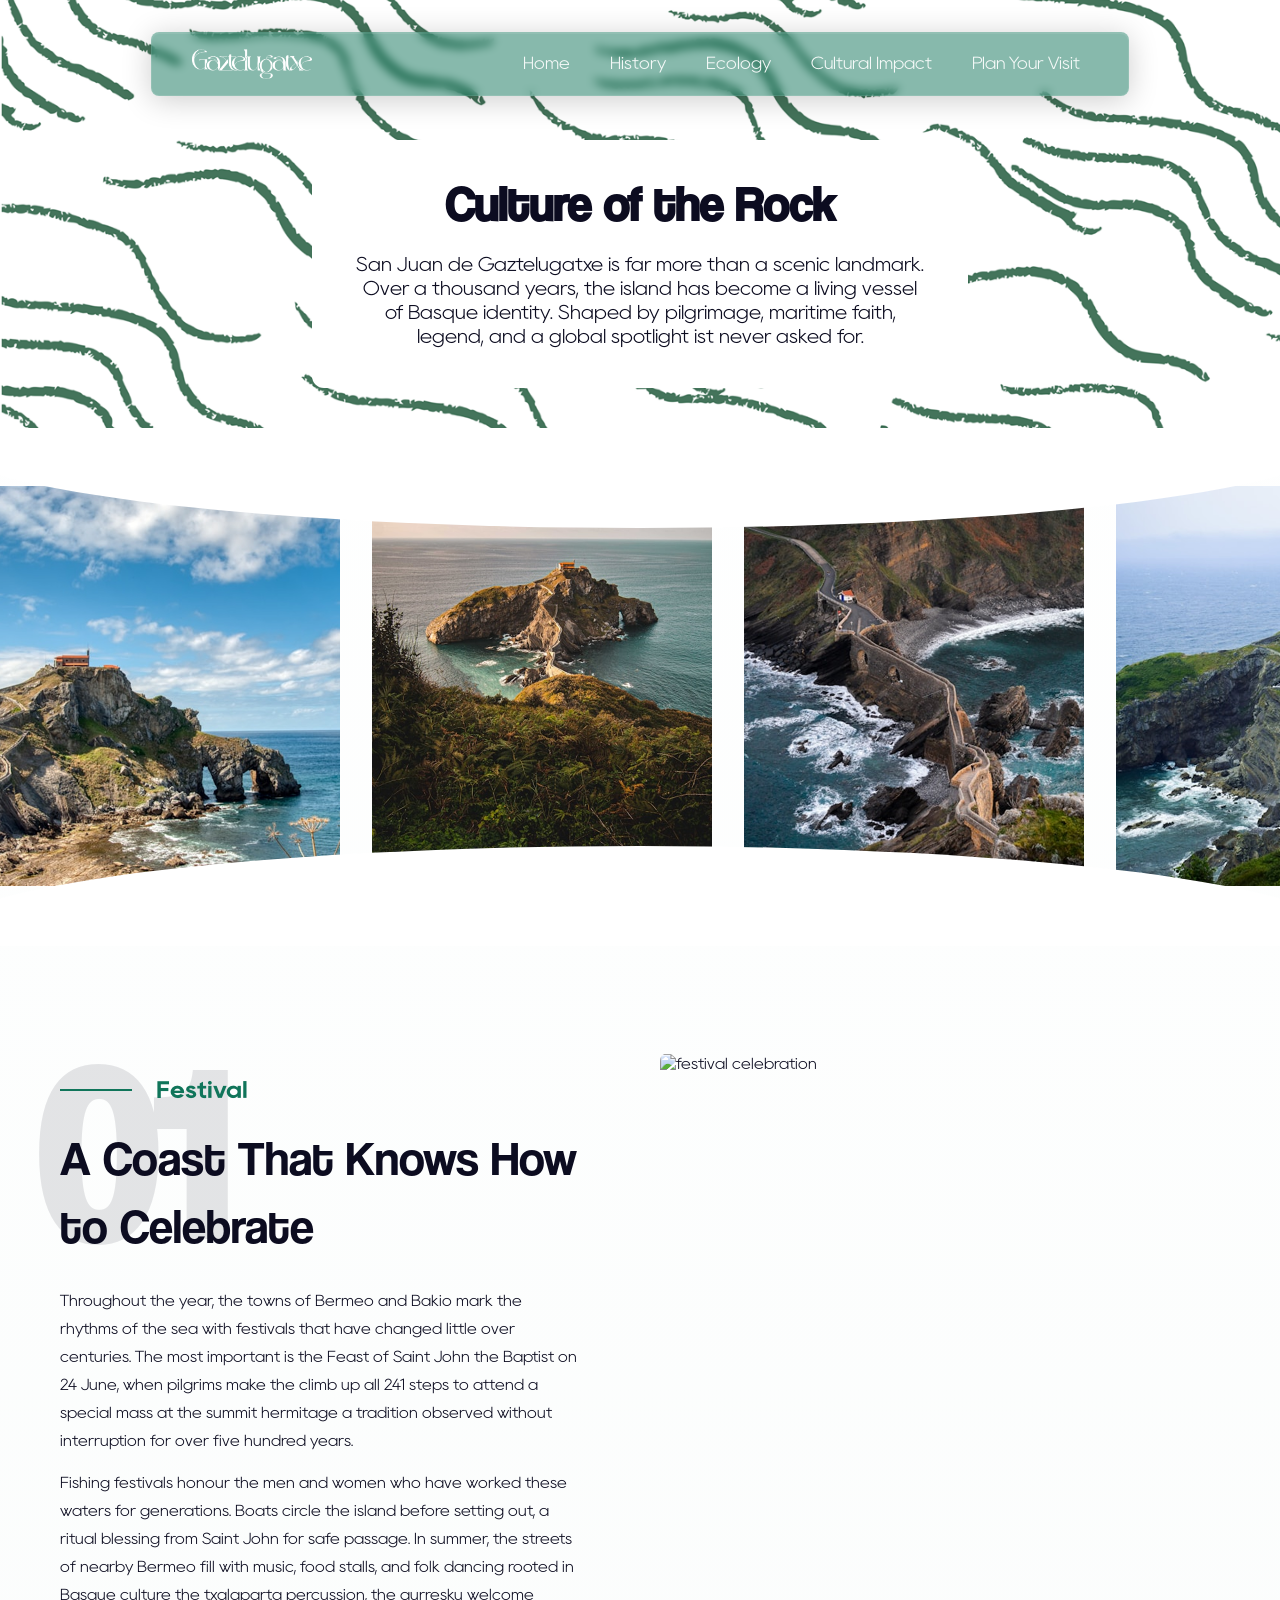
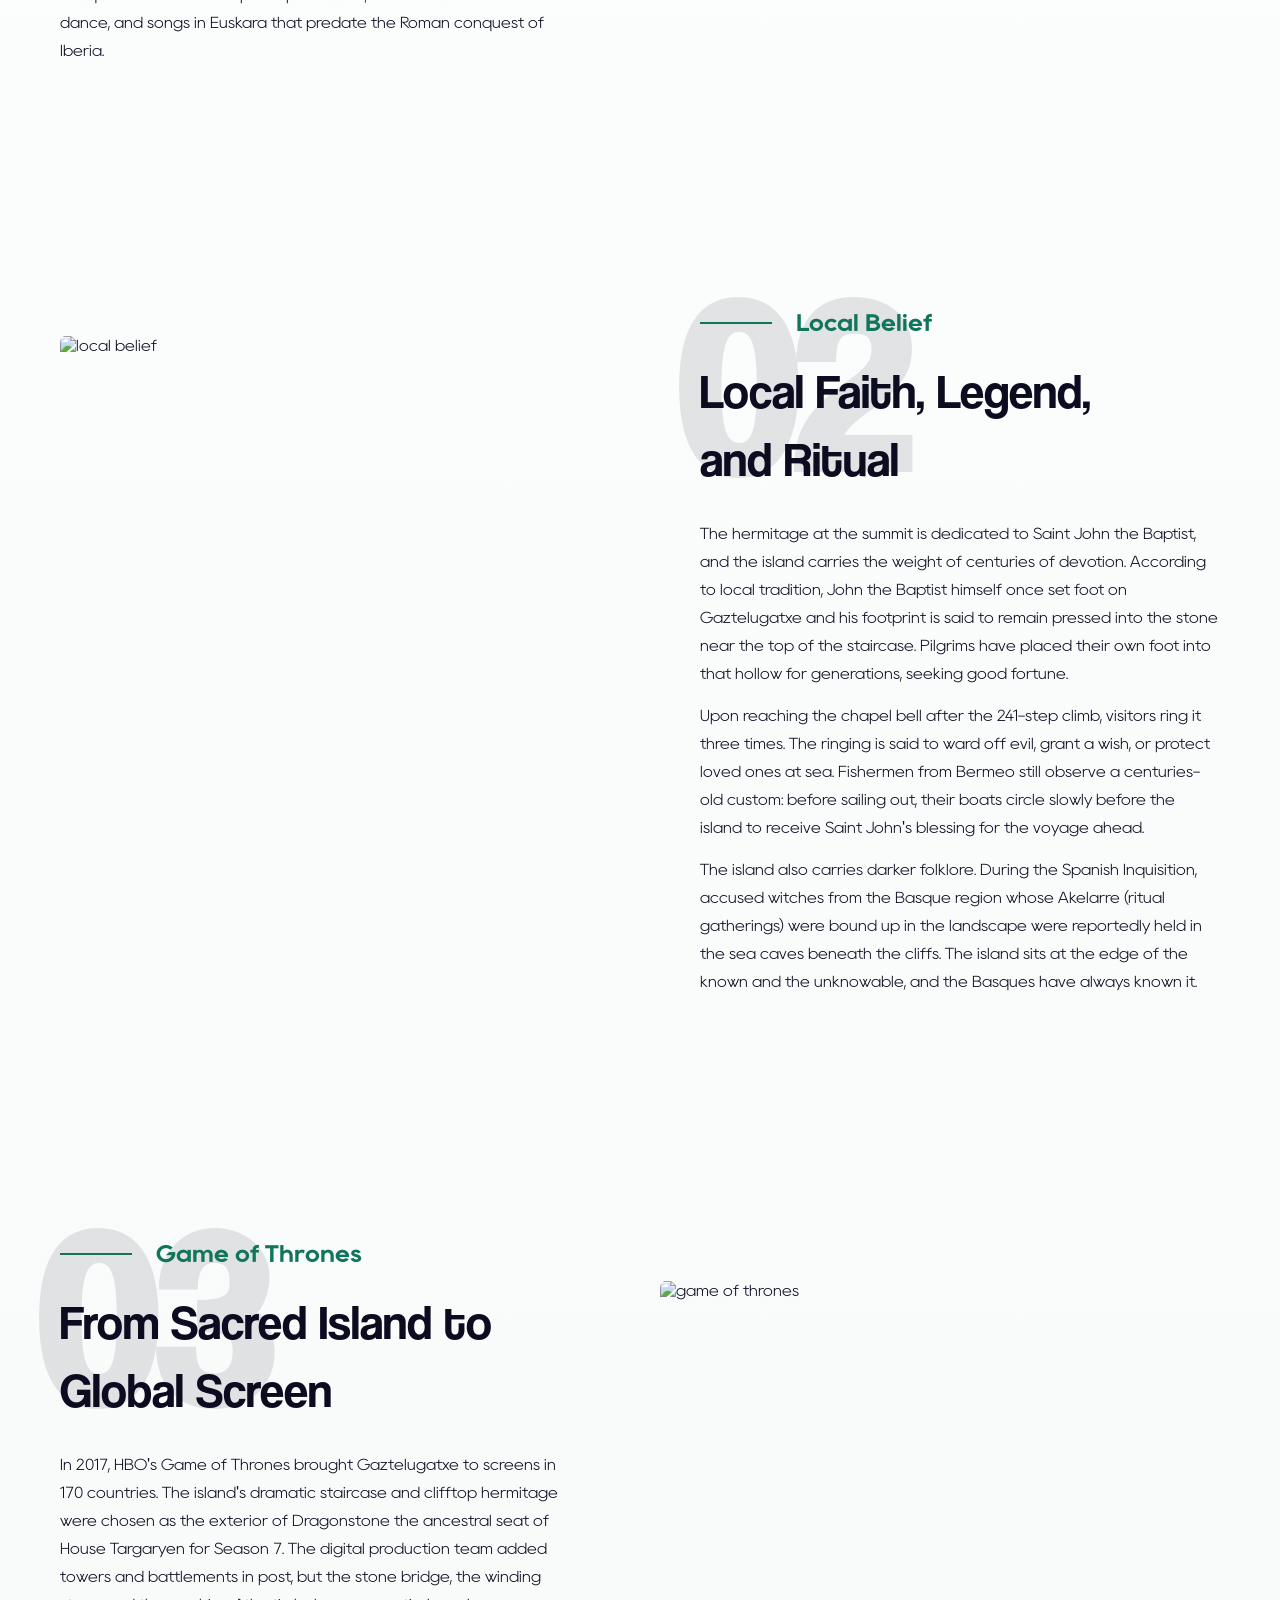
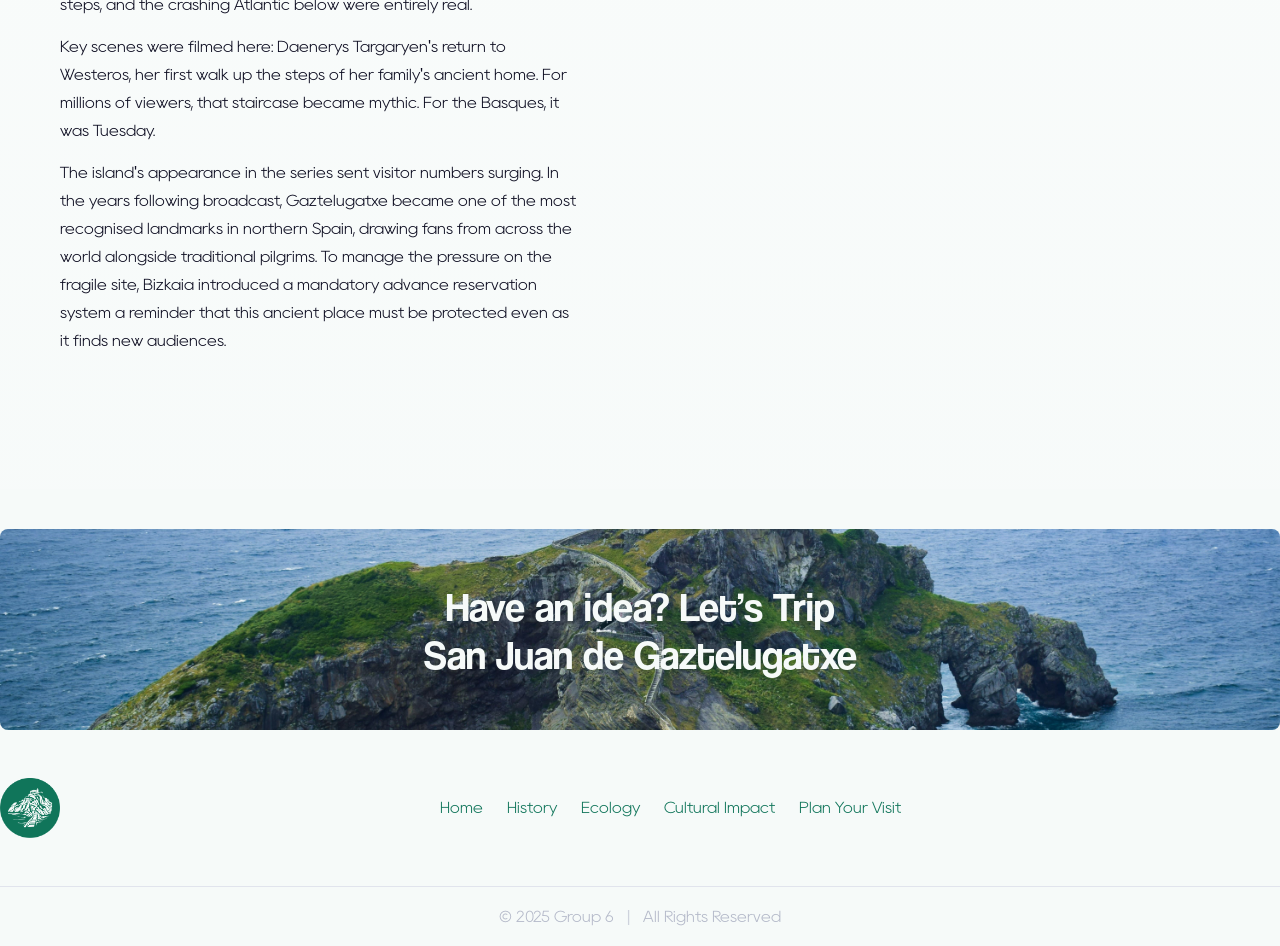
==== commit 305623c5: "Refine text in culture.html for clarity and flow Corrected punctuation and removed unnecessary conju" ====
--- a/culture.html
+++ b/culture.html
@@ -113,13 +113,13 @@
                     <p class="section-body">Throughout the year, the towns of Bermeo and Bakio mark the rhythms of the
                         sea with festivals that have changed little over centuries. The most important is the Feast of
                         Saint John the Baptist on 24 June, when pilgrims make the climb up all 241 steps to attend a
-                        special mass at the summit hermitage — a tradition observed without interruption for over five
+                        special mass at the summit hermitage a tradition observed without interruption for over five
                         hundred years.</p>
 
                     <p class="section-body">Fishing festivals honour the men and women who have worked these waters for
                         generations. Boats circle the island before setting out, a ritual blessing from Saint John for
                         safe passage. In summer, the streets of nearby Bermeo fill with music, food stalls, and folk
-                        dancing rooted in Basque culture — the txalaparta percussion, the aurresku welcome dance, and
+                        dancing rooted in Basque culture the txalaparta percussion, the aurresku welcome dance, and
                         songs in Euskara that predate the Roman conquest of Iberia.</p>
                 </div>
 
@@ -143,7 +143,7 @@
 
                     <p class="section-body">The hermitage at the summit is dedicated to Saint John the Baptist, and the
                         island carries the weight of centuries of devotion. According to local tradition, John the
-                        Baptist himself once set foot on Gaztelugatxe — and his footprint is said to remain pressed into
+                        Baptist himself once set foot on Gaztelugatxe and his footprint is said to remain pressed into
                         the stone near the top of the staircase. Pilgrims have placed their own foot into that hollow
                         for generations, seeking good fortune.</p>
 
@@ -153,8 +153,8 @@
                         circle slowly before the island to receive Saint John's blessing for the voyage ahead.</p>
 
                     <p class="section-body">The island also carries darker folklore. During the Spanish Inquisition,
-                        accused witches from the Basque region — whose Akelarre (ritual gatherings) were bound up in the
-                        landscape — were reportedly held in the sea caves beneath the cliffs. The island sits at the
+                        accused witches from the Basque region whose Akelarre (ritual gatherings) were bound up in the
+                        landscape were reportedly held in the sea caves beneath the cliffs. The island sits at the
                         edge of the known and the unknowable, and the Basques have always known it.</p>
                 </div>
 
@@ -178,7 +178,7 @@
 
                     <p class="section-body">In 2017, HBO's Game of Thrones brought Gaztelugatxe to screens in 170
                         countries. The island's dramatic staircase and clifftop hermitage were chosen as the exterior of
-                        Dragonstone — the ancestral seat of House Targaryen — for Season 7. The digital production team
+                        Dragonstone the ancestral seat of House Targaryen for Season 7. The digital production team
                         added towers and battlements in post, but the stone bridge, the winding steps, and the crashing
                         Atlantic below were entirely real.</p>
 
@@ -189,7 +189,7 @@
                     <p class="section-body">The island's appearance in the series sent visitor numbers surging. In the
                         years following broadcast, Gaztelugatxe became one of the most recognised landmarks in northern
                         Spain, drawing fans from across the world alongside traditional pilgrims. To manage the pressure
-                        on the fragile site, Bizkaia introduced a mandatory advance reservation system — a reminder that
+                        on the fragile site, Bizkaia introduced a mandatory advance reservation system a reminder that
                         this ancient place must be protected even as it finds new audiences.</p>
                 </div>
 
@@ -250,4 +250,4 @@
 
 </body>
 
-</html>+</html>
